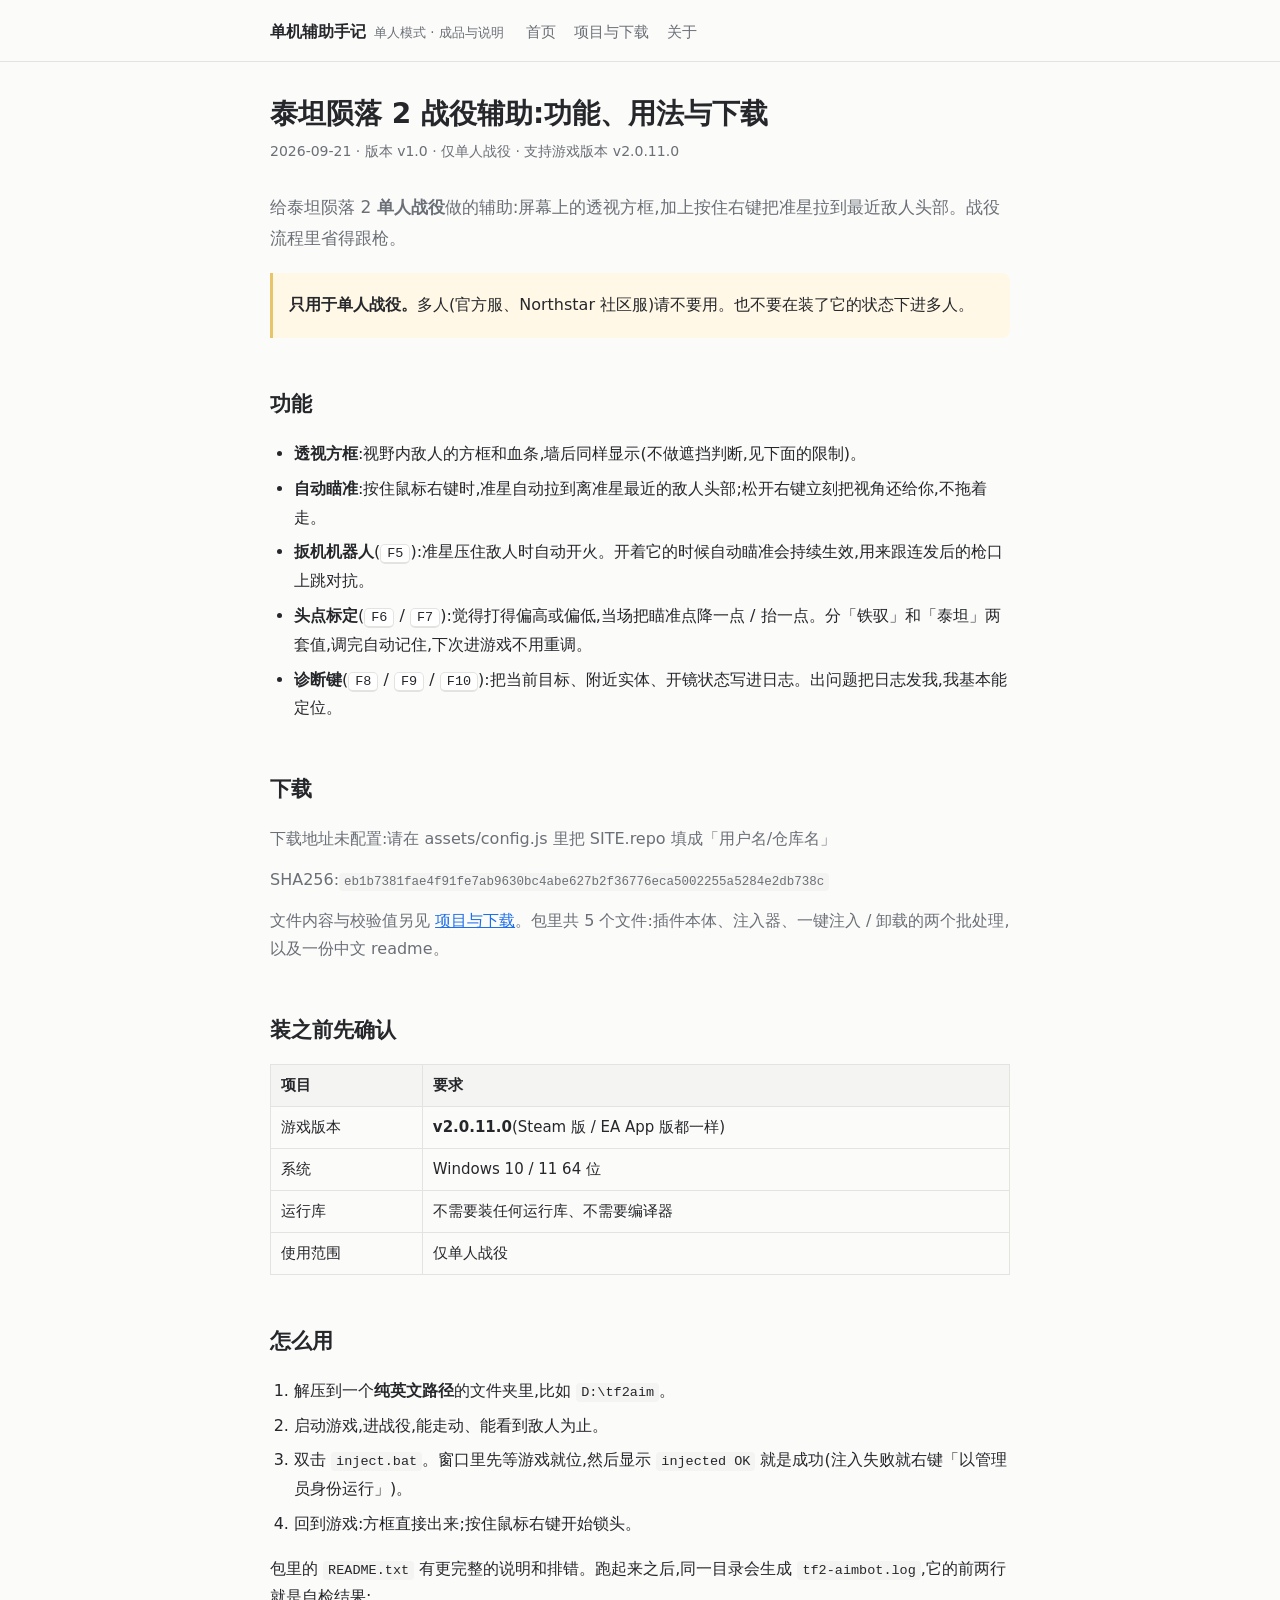
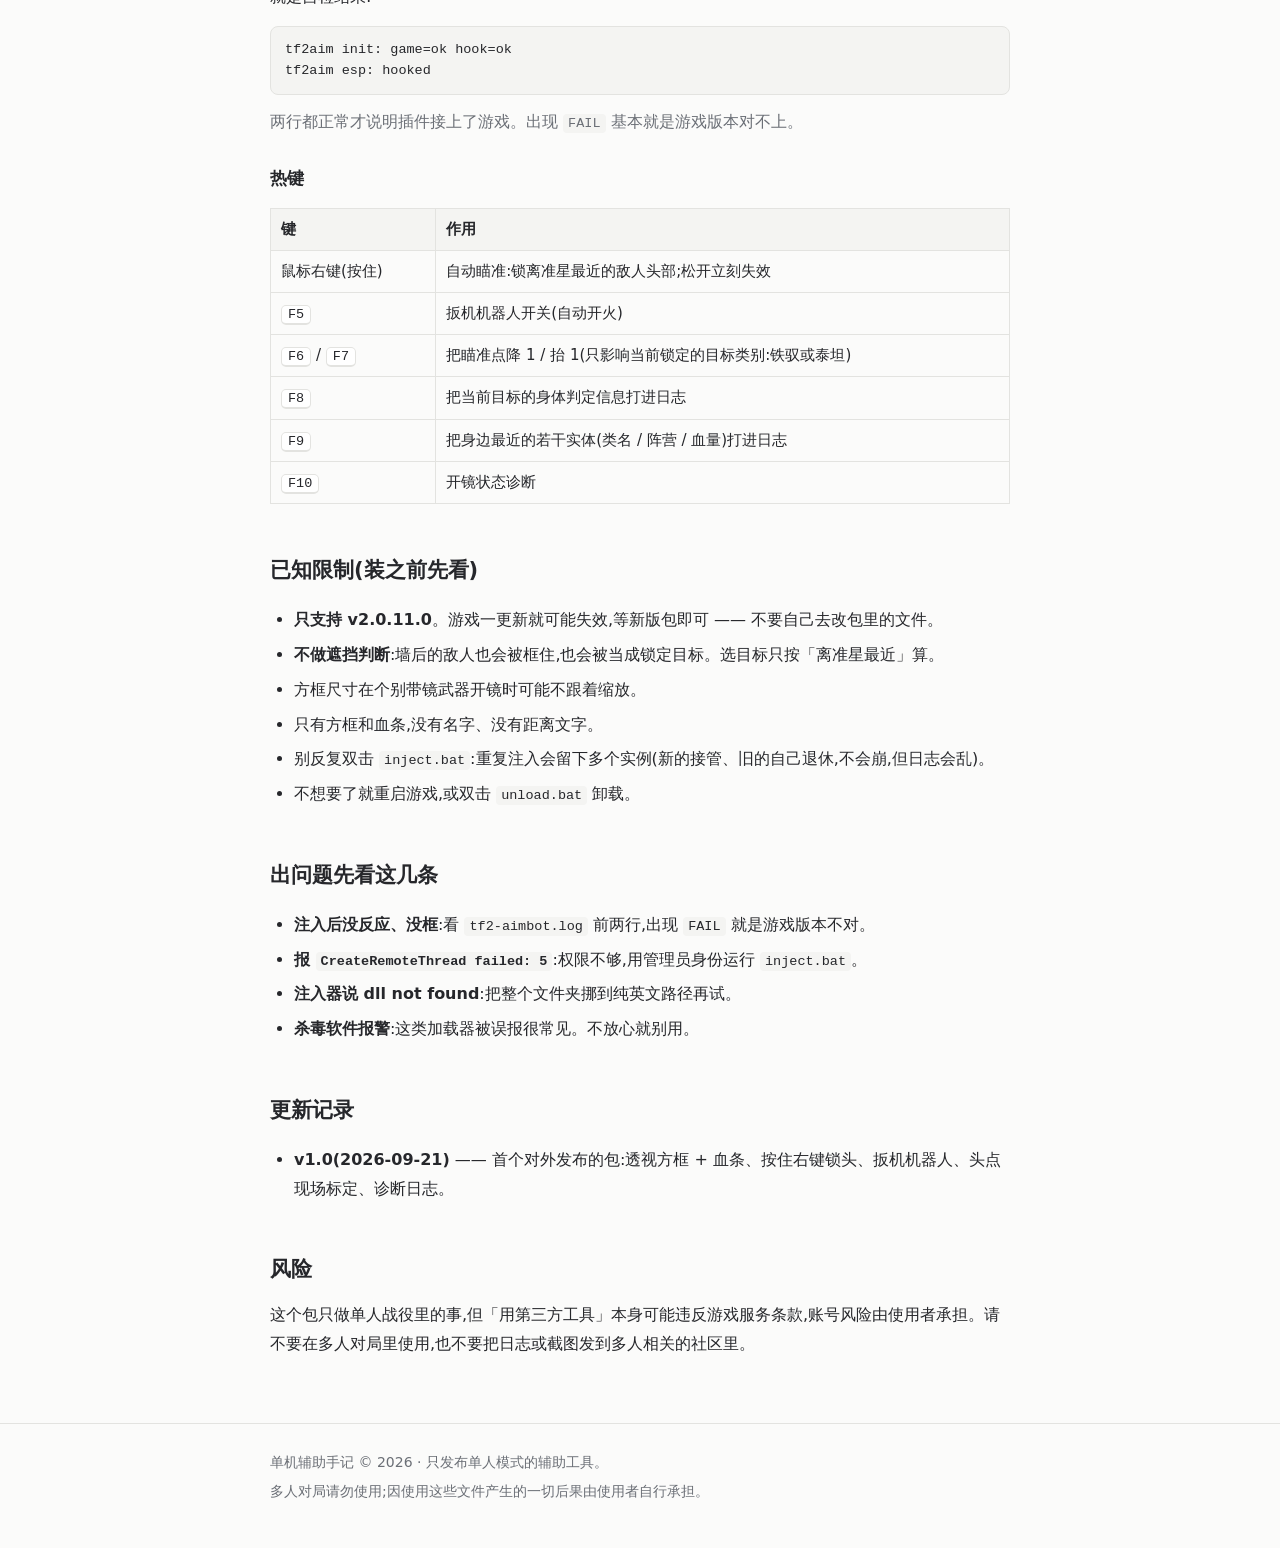
==== posts/tf2-aimbot.html @ 363be72b "Site: GitHub Pages for the pages, Releases for the binaries Page tree, render module and release reg" ====
<!doctype html>
<html lang="zh-CN">
<head>
<meta charset="utf-8">
<meta name="viewport" content="width=device-width, initial-scale=1">
<title>泰坦陨落 2 战役辅助:功能、用法与下载 · 单机辅助手记</title>
<meta name="description" content="泰坦陨落 2 单人战役辅助:透视方框、按住右键自动锁头、扳机机器人、头点现场标定。含热键表、已知限制与下载。">
<link rel="stylesheet" href="../assets/style.css">
</head>
<body>

<header class="site">
  <div class="wrap">
    <a class="brand" href="../index.html">单机辅助手记<small>单人模式 · 成品与说明</small></a>
    <nav>
      <a href="../index.html">首页</a>
      <a href="../projects.html">项目与下载</a>
      <a href="../about.html">关于</a>
    </nav>
  </div>
</header>

<main class="wrap">

  <h1>泰坦陨落 2 战役辅助:功能、用法与下载</h1>
  <p class="meta">2026-09-21 · 版本 v1.0 · 仅单人战役 · 支持游戏版本 v2.0.11.0</p>

  <p class="lede">给泰坦陨落 2 <strong>单人战役</strong>做的辅助:屏幕上的透视方框,加上按住右键把准星拉到最近敌人头部。战役流程里省得跟枪。</p>

  <div class="warn">
    <p><strong>只用于单人战役。</strong>多人(官方服、Northstar 社区服)请不要用。也不要在装了它的状态下进多人。</p>
  </div>

  <h2>功能</h2>
  <ul>
    <li><strong>透视方框</strong>:视野内敌人的方框和血条,墙后同样显示(不做遮挡判断,见下面的限制)。</li>
    <li><strong>自动瞄准</strong>:按住鼠标右键时,准星自动拉到离准星最近的敌人头部;松开右键立刻把视角还给你,不拖着走。</li>
    <li><strong>扳机机器人</strong>(<kbd>F5</kbd>):准星压住敌人时自动开火。开着它的时候自动瞄准会持续生效,用来跟连发后的枪口上跳对抗。</li>
    <li><strong>头点标定</strong>(<kbd>F6</kbd> / <kbd>F7</kbd>):觉得打得偏高或偏低,当场把瞄准点降一点 / 抬一点。分「铁驭」和「泰坦」两套值,调完自动记住,下次进游戏不用重调。</li>
    <li><strong>诊断键</strong>(<kbd>F8</kbd> / <kbd>F9</kbd> / <kbd>F10</kbd>):把当前目标、附近实体、开镜状态写进日志。出问题把日志发我,我基本能定位。</li>
  </ul>

  <h2 id="download">下载</h2>
  <div class="actions" data-download-button="tf2-aimbot" data-label="下载 tf2-aimbot-v1.0.zip"></div>
  <p class="muted">SHA256:<span data-download-hash="tf2-aimbot"></span></p>
  <p class="muted">文件内容与校验值另见 <a href="../projects.html">项目与下载</a>。包里共 5 个文件:插件本体、注入器、一键注入 / 卸载的两个批处理,以及一份中文 readme。</p>

  <h2 id="requirement">装之前先确认</h2>
  <table>
    <tr><th>项目</th><th>要求</th></tr>
    <tr><td>游戏版本</td><td><strong>v2.0.11.0</strong>(Steam 版 / EA App 版都一样)</td></tr>
    <tr><td>系统</td><td>Windows 10 / 11 64 位</td></tr>
    <tr><td>运行库</td><td>不需要装任何运行库、不需要编译器</td></tr>
    <tr><td>使用范围</td><td>仅单人战役</td></tr>
  </table>

  <h2 id="usage">怎么用</h2>
  <ol>
    <li>解压到一个<strong>纯英文路径</strong>的文件夹里,比如 <code>D:\tf2aim</code>。</li>
    <li>启动游戏,进战役,能走动、能看到敌人为止。</li>
    <li>双击 <code>inject.bat</code>。窗口里先等游戏就位,然后显示 <code>injected OK</code> 就是成功(注入失败就右键「以管理员身份运行」)。</li>
    <li>回到游戏:方框直接出来;按住鼠标右键开始锁头。</li>
  </ol>
  <p>包里的 <code>README.txt</code> 有更完整的说明和排错。跑起来之后,同一目录会生成 <code>tf2-aimbot.log</code>,它的前两行就是自检结果:</p>
  <pre><code>tf2aim init: game=ok hook=ok
tf2aim esp: hooked</code></pre>
  <p class="muted">两行都正常才说明插件接上了游戏。出现 <code>FAIL</code> 基本就是游戏版本对不上。</p>

  <h3>热键</h3>
  <table>
    <tr><th>键</th><th>作用</th></tr>
    <tr><td>鼠标右键(按住)</td><td>自动瞄准:锁离准星最近的敌人头部;松开立刻失效</td></tr>
    <tr><td><kbd>F5</kbd></td><td>扳机机器人开关(自动开火)</td></tr>
    <tr><td><kbd>F6</kbd> / <kbd>F7</kbd></td><td>把瞄准点降 1 / 抬 1(只影响当前锁定的目标类别:铁驭或泰坦)</td></tr>
    <tr><td><kbd>F8</kbd></td><td>把当前目标的身体判定信息打进日志</td></tr>
    <tr><td><kbd>F9</kbd></td><td>把身边最近的若干实体(类名 / 阵营 / 血量)打进日志</td></tr>
    <tr><td><kbd>F10</kbd></td><td>开镜状态诊断</td></tr>
  </table>

  <h2>已知限制(装之前先看)</h2>
  <ul>
    <li><strong>只支持 v2.0.11.0</strong>。游戏一更新就可能失效,等新版包即可 —— 不要自己去改包里的文件。</li>
    <li><strong>不做遮挡判断</strong>:墙后的敌人也会被框住,也会被当成锁定目标。选目标只按「离准星最近」算。</li>
    <li>方框尺寸在个别带镜武器开镜时可能不跟着缩放。</li>
    <li>只有方框和血条,没有名字、没有距离文字。</li>
    <li>别反复双击 <code>inject.bat</code>:重复注入会留下多个实例(新的接管、旧的自己退休,不会崩,但日志会乱)。</li>
    <li>不想要了就重启游戏,或双击 <code>unload.bat</code> 卸载。</li>
  </ul>

  <h2>出问题先看这几条</h2>
  <ul>
    <li><strong>注入后没反应、没框</strong>:看 <code>tf2-aimbot.log</code> 前两行,出现 <code>FAIL</code> 就是游戏版本不对。</li>
    <li><strong>报 <code>CreateRemoteThread failed: 5</code></strong>:权限不够,用管理员身份运行 <code>inject.bat</code>。</li>
    <li><strong>注入器说 dll not found</strong>:把整个文件夹挪到纯英文路径再试。</li>
    <li><strong>杀毒软件报警</strong>:这类加载器被误报很常见。不放心就别用。</li>
  </ul>

  <h2>更新记录</h2>
  <ul>
    <li><strong>v1.0(2026-09-21)</strong> —— 首个对外发布的包:透视方框 + 血条、按住右键锁头、扳机机器人、头点现场标定、诊断日志。</li>
  </ul>

  <h2>风险</h2>
  <p>这个包只做单人战役里的事,但「用第三方工具」本身可能违反游戏服务条款,账号风险由使用者承担。请不要在多人对局里使用,也不要把日志或截图发到多人相关的社区里。</p>

</main>

<footer class="site">
  <div class="wrap">
    <p><span data-site-title>本站</span> © <span data-year>2026</span> · 只发布单人模式的辅助工具。</p>
    <p>多人对局请勿使用;因使用这些文件产生的一切后果由使用者自行承担。</p>
    <p data-repo-link>反馈:</p>
  </div>
</footer>

<script src="../assets/downloads.js"></script>
<script src="../assets/config.js"></script>
<script src="../assets/site.js"></script>
</body>
</html>
---- assets/style.css ----
:root {
  --bg: #fbfbfa;
  --fg: #26272b;
  --muted: #6b6f76;
  --line: #e3e3e0;
  --card: #ffffff;
  --accent: #1f6feb;
  --accent-fg: #ffffff;
  --warn-bg: #fff8e6;
  --warn-line: #e8c56a;
  --note-bg: #f2f6fb;
  --note-line: #b9cfe8;
  --code-bg: #f4f4f2;
}

@media (prefers-color-scheme: dark) {
  :root {
    --bg: #16181c;
    --fg: #dfe1e5;
    --muted: #9aa0a8;
    --line: #2c3036;
    --card: #1d2025;
    --accent: #6ea8fe;
    --accent-fg: #10131a;
    --warn-bg: #2b2417;
    --warn-line: #7a6b3a;
    --note-bg: #1a2029;
    --note-line: #35506e;
    --code-bg: #23262c;
  }
}

* { box-sizing: border-box; }

html { -webkit-text-size-adjust: 100%; }

body {
  margin: 0;
  background: var(--bg);
  color: var(--fg);
  font-family: system-ui, -apple-system, "Segoe UI", "Microsoft YaHei",
               "PingFang SC", "Hiragino Sans GB", sans-serif;
  font-size: 16px;
  line-height: 1.8;
}

.wrap { max-width: 780px; margin: 0 auto; padding: 0 20px; }

/* ---- header / footer ---- */

header.site {
  border-bottom: 1px solid var(--line);
  padding: 18px 0 14px;
  margin-bottom: 32px;
}

header.site .wrap { display: flex; flex-wrap: wrap; align-items: baseline; gap: 8px 22px; }
header.site .brand { font-weight: 700; text-decoration: none; color: var(--fg); }
header.site .brand small { color: var(--muted); font-weight: 400; margin-left: 8px; }
header.site nav { display: flex; gap: 18px; font-size: 15px; }
header.site nav a { color: var(--muted); text-decoration: none; }
header.site nav a:hover { color: var(--accent); }

footer.site {
  border-top: 1px solid var(--line);
  margin-top: 64px;
  padding: 22px 0 40px;
  color: var(--muted);
  font-size: 14px;
}
footer.site p { margin: 4px 0; }
footer.site a { color: var(--muted); }

/* ---- text ---- */

h1 { font-size: 28px; line-height: 1.4; margin: 0 0 6px; }
h2 { font-size: 21px; margin: 40px 0 10px; padding-top: 8px; }
h3 { font-size: 17px; margin: 26px 0 8px; }
p { margin: 12px 0; }
ul, ol { padding-left: 24px; }
li { margin: 6px 0; }

a { color: var(--accent); }

.lede { font-size: 17px; color: var(--muted); margin: 0 0 8px; }
.meta { color: var(--muted); font-size: 14px; margin: 0 0 28px; }
.muted { color: var(--muted); }

code, kbd, pre {
  font-family: ui-monospace, SFMono-Regular, Consolas, "Liberation Mono", monospace;
  font-size: 13.5px;
}

code { background: var(--code-bg); padding: 2px 5px; border-radius: 4px; }

pre {
  background: var(--code-bg);
  border: 1px solid var(--line);
  border-radius: 8px;
  padding: 12px 14px;
  overflow-x: auto;
  line-height: 1.6;
}
pre code { background: none; padding: 0; }

kbd {
  border: 1px solid var(--line);
  border-bottom-width: 2px;
  border-radius: 5px;
  padding: 1px 6px;
  background: var(--card);
  white-space: nowrap;
}

table { border-collapse: collapse; width: 100%; margin: 14px 0; font-size: 15px; }
th, td { border: 1px solid var(--line); padding: 7px 10px; text-align: left; vertical-align: top; }
th { background: var(--code-bg); font-weight: 600; }

/* ---- callouts ---- */

.note, .warn {
  border-left: 3px solid var(--note-line);
  background: var(--note-bg);
  border-radius: 0 8px 8px 0;
  padding: 12px 16px;
  margin: 20px 0;
}
.warn { border-left-color: var(--warn-line); background: var(--warn-bg); }
.note p, .warn p { margin: 6px 0; }
.note strong, .warn strong { font-weight: 700; }

/* ---- post list ---- */

ul.posts { list-style: none; padding: 0; margin: 18px 0; }
ul.posts li { border-top: 1px solid var(--line); padding: 14px 0; margin: 0; }
ul.posts li:last-child { border-bottom: 1px solid var(--line); }
ul.posts a.title { font-size: 17px; font-weight: 600; text-decoration: none; }
ul.posts .date { color: var(--muted); font-size: 13.5px; margin-left: 10px; }
ul.posts p { margin: 4px 0 0; color: var(--muted); font-size: 15px; }

/* ---- download cards ---- */

.dl-card {
  border: 1px solid var(--line);
  background: var(--card);
  border-radius: 10px;
  padding: 18px 20px;
  margin: 18px 0;
}
.dl-card h3 { margin: 0 0 2px; font-size: 18px; }
.dl-card .sub { color: var(--muted); font-size: 14px; margin: 0 0 10px; }
.dl-card .summary { margin: 10px 0; }
.dl-card ul.notes { margin: 10px 0; padding-left: 22px; font-size: 14.5px; color: var(--muted); }
.dl-card ul.notes li { margin: 3px 0; }
.dl-card .tags { display: flex; flex-wrap: wrap; gap: 6px; margin: 12px 0 0; }
.dl-card .tag {
  border: 1px solid var(--line);
  border-radius: 999px;
  padding: 1px 10px;
  font-size: 12.5px;
  color: var(--muted);
}

dl.kv { display: grid; grid-template-columns: max-content 1fr; gap: 4px 16px; margin: 12px 0; font-size: 14.5px; }
dl.kv dt { color: var(--muted); }
dl.kv dd { margin: 0; word-break: break-all; }

.actions { display: flex; flex-wrap: wrap; align-items: center; gap: 12px; margin: 16px 0 4px; }

a.btn {
  display: inline-block;
  background: var(--accent);
  color: var(--accent-fg);
  text-decoration: none;
  font-weight: 600;
  font-size: 15px;
  padding: 8px 18px;
  border-radius: 8px;
}
a.btn:hover { filter: brightness(1.08); }
a.btn.ghost { background: none; color: var(--accent); border: 1px solid var(--line); font-weight: 500; }

button.copy {
  font: inherit;
  font-size: 13.5px;
  color: var(--muted);
  background: none;
  border: 1px solid var(--line);
  border-radius: 6px;
  padding: 3px 10px;
  cursor: pointer;
}
button.copy:hover { color: var(--accent); border-color: var(--accent); }

.hash { font-family: ui-monospace, Consolas, monospace; font-size: 12.5px; word-break: break-all; }
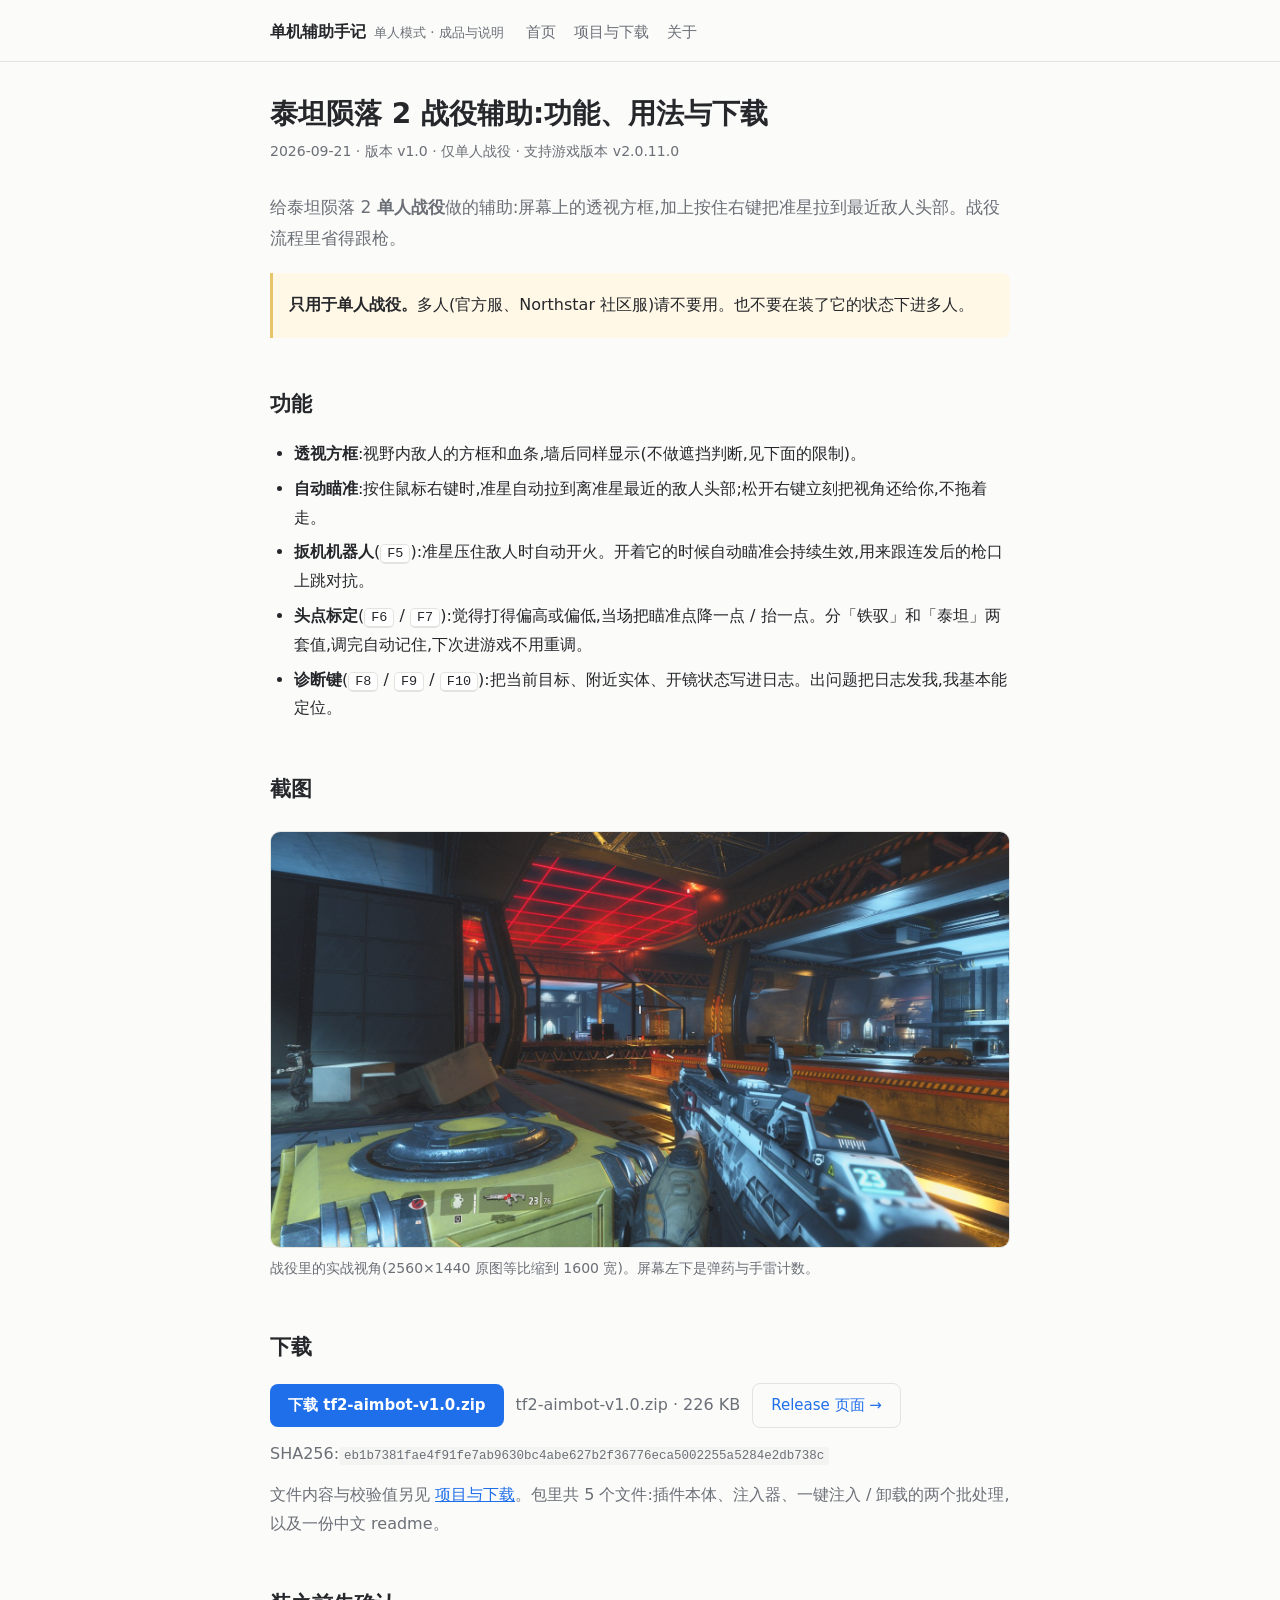
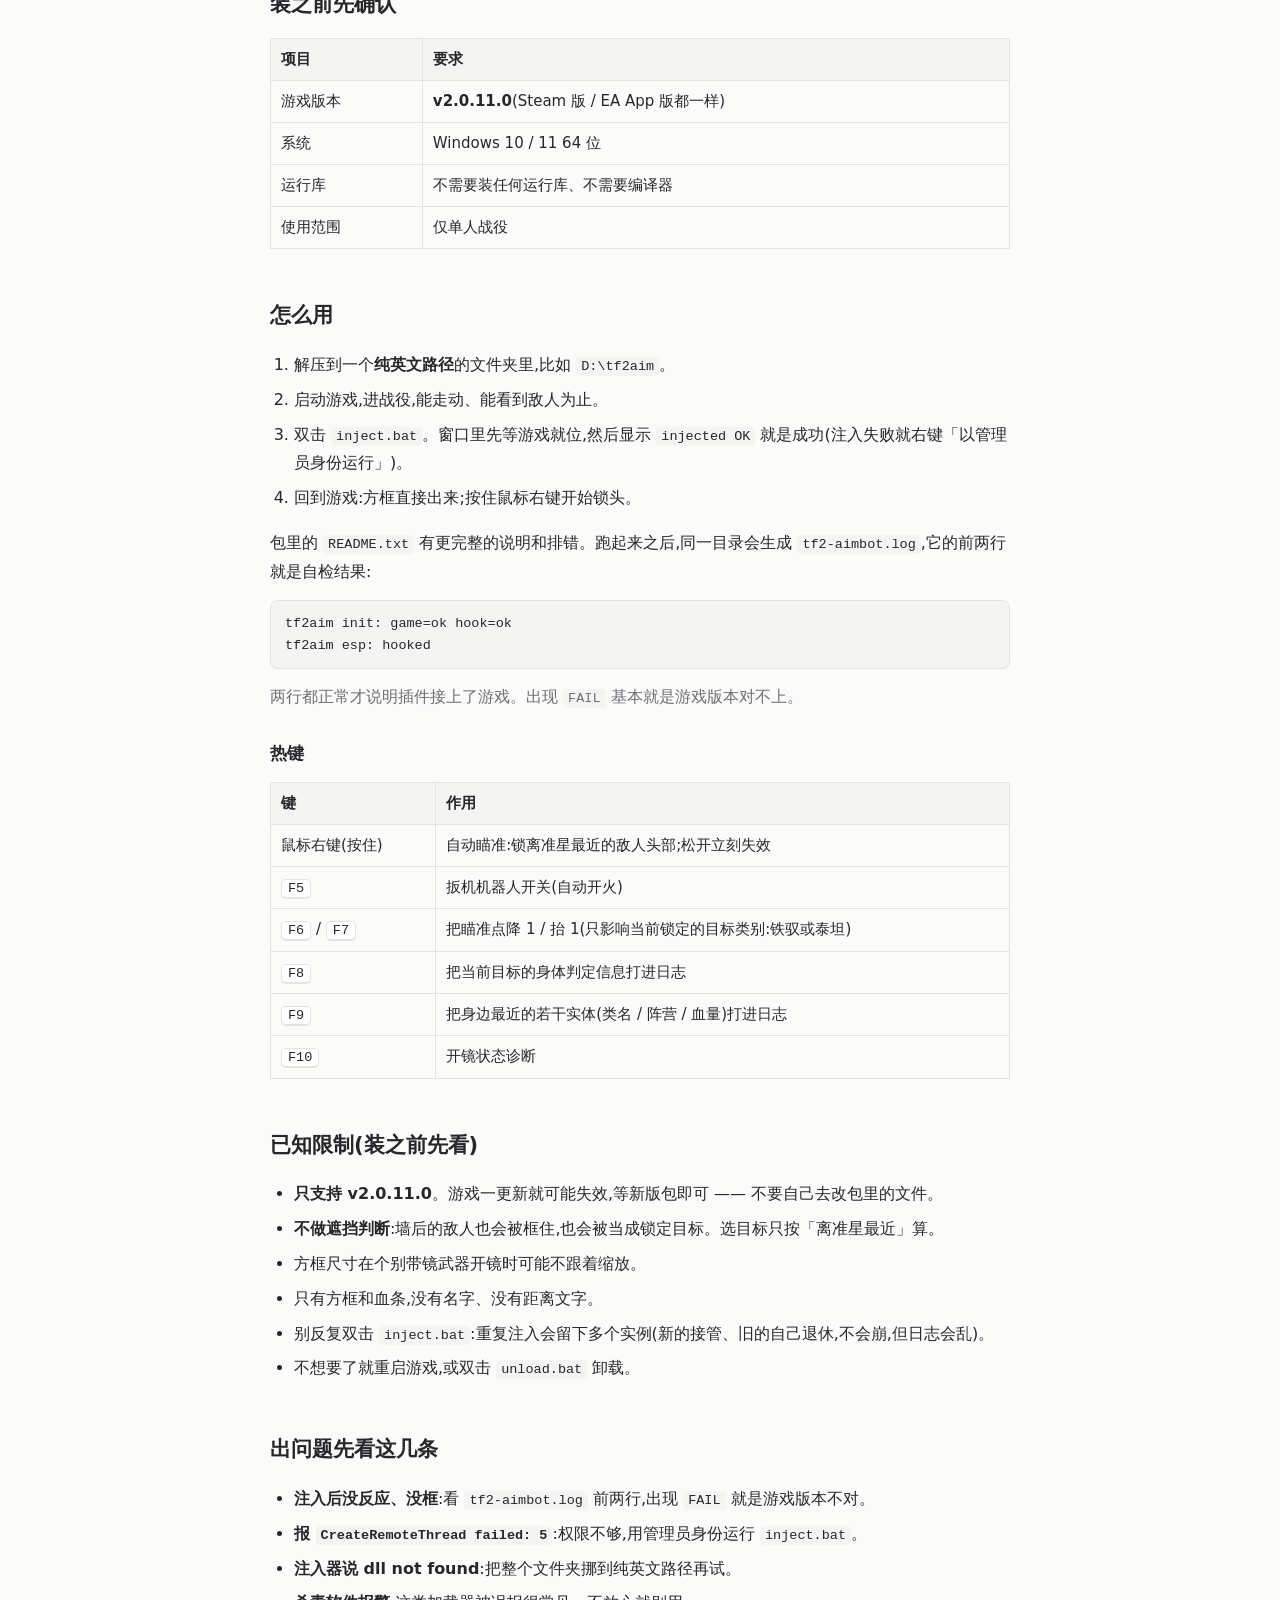
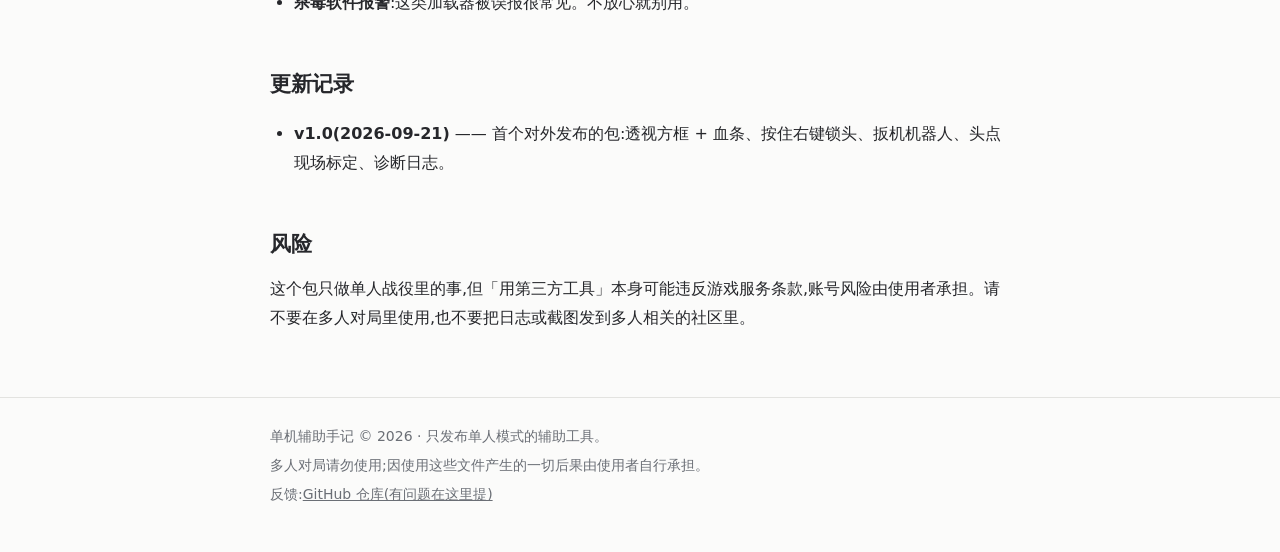
==== commit 3c7286d9: "tf2 post: add a campaign screenshot; add the .jxr import script import_shot.ps1 decodes through Wind" ====
--- a/posts/tf2-aimbot.html
+++ b/posts/tf2-aimbot.html
@@ -39,6 +39,13 @@
     <li><strong>头点标定</strong>(<kbd>F6</kbd> / <kbd>F7</kbd>):觉得打得偏高或偏低,当场把瞄准点降一点 / 抬一点。分「铁驭」和「泰坦」两套值,调完自动记住,下次进游戏不用重调。</li>
     <li><strong>诊断键</strong>(<kbd>F8</kbd> / <kbd>F9</kbd> / <kbd>F10</kbd>):把当前目标、附近实体、开镜状态写进日志。出问题把日志发我,我基本能定位。</li>
   </ul>
+
+  <h2>截图</h2>
+  <figure class="shot">
+    <img src="../assets/shots/tf2-aimbot-01.jpg" width="1600" height="900" loading="lazy"
+         alt="泰坦陨落 2 战役里的一局第一人称画面:手持步枪,屏幕下方是弹药与手雷计数">
+    <figcaption>战役里的实战视角(2560×1440 原图等比缩到 1600 宽)。屏幕左下是弹药与手雷计数。</figcaption>
+  </figure>
 
   <h2 id="download">下载</h2>
   <div class="actions" data-download-button="tf2-aimbot" data-label="下载 tf2-aimbot-v1.0.zip"></div>
--- a/assets/style.css
+++ b/assets/style.css
@@ -193,3 +193,25 @@
 button.copy:hover { color: var(--accent); border-color: var(--accent); }
 
 .hash { font-family: ui-monospace, Consolas, monospace; font-size: 12.5px; word-break: break-all; }
+
+/* ---- screenshots ---- */
+
+figure.shot { margin: 22px 0; }
+
+figure.shot img {
+  display: block;
+  width: 100%;
+  height: auto;
+  border: 1px solid var(--line);
+  border-radius: 10px;
+  background: var(--code-bg);
+}
+
+figure.shot figcaption {
+  color: var(--muted);
+  font-size: 14px;
+  margin-top: 8px;
+}
+
+figure.shot + figure.shot { margin-top: 28px; }
+
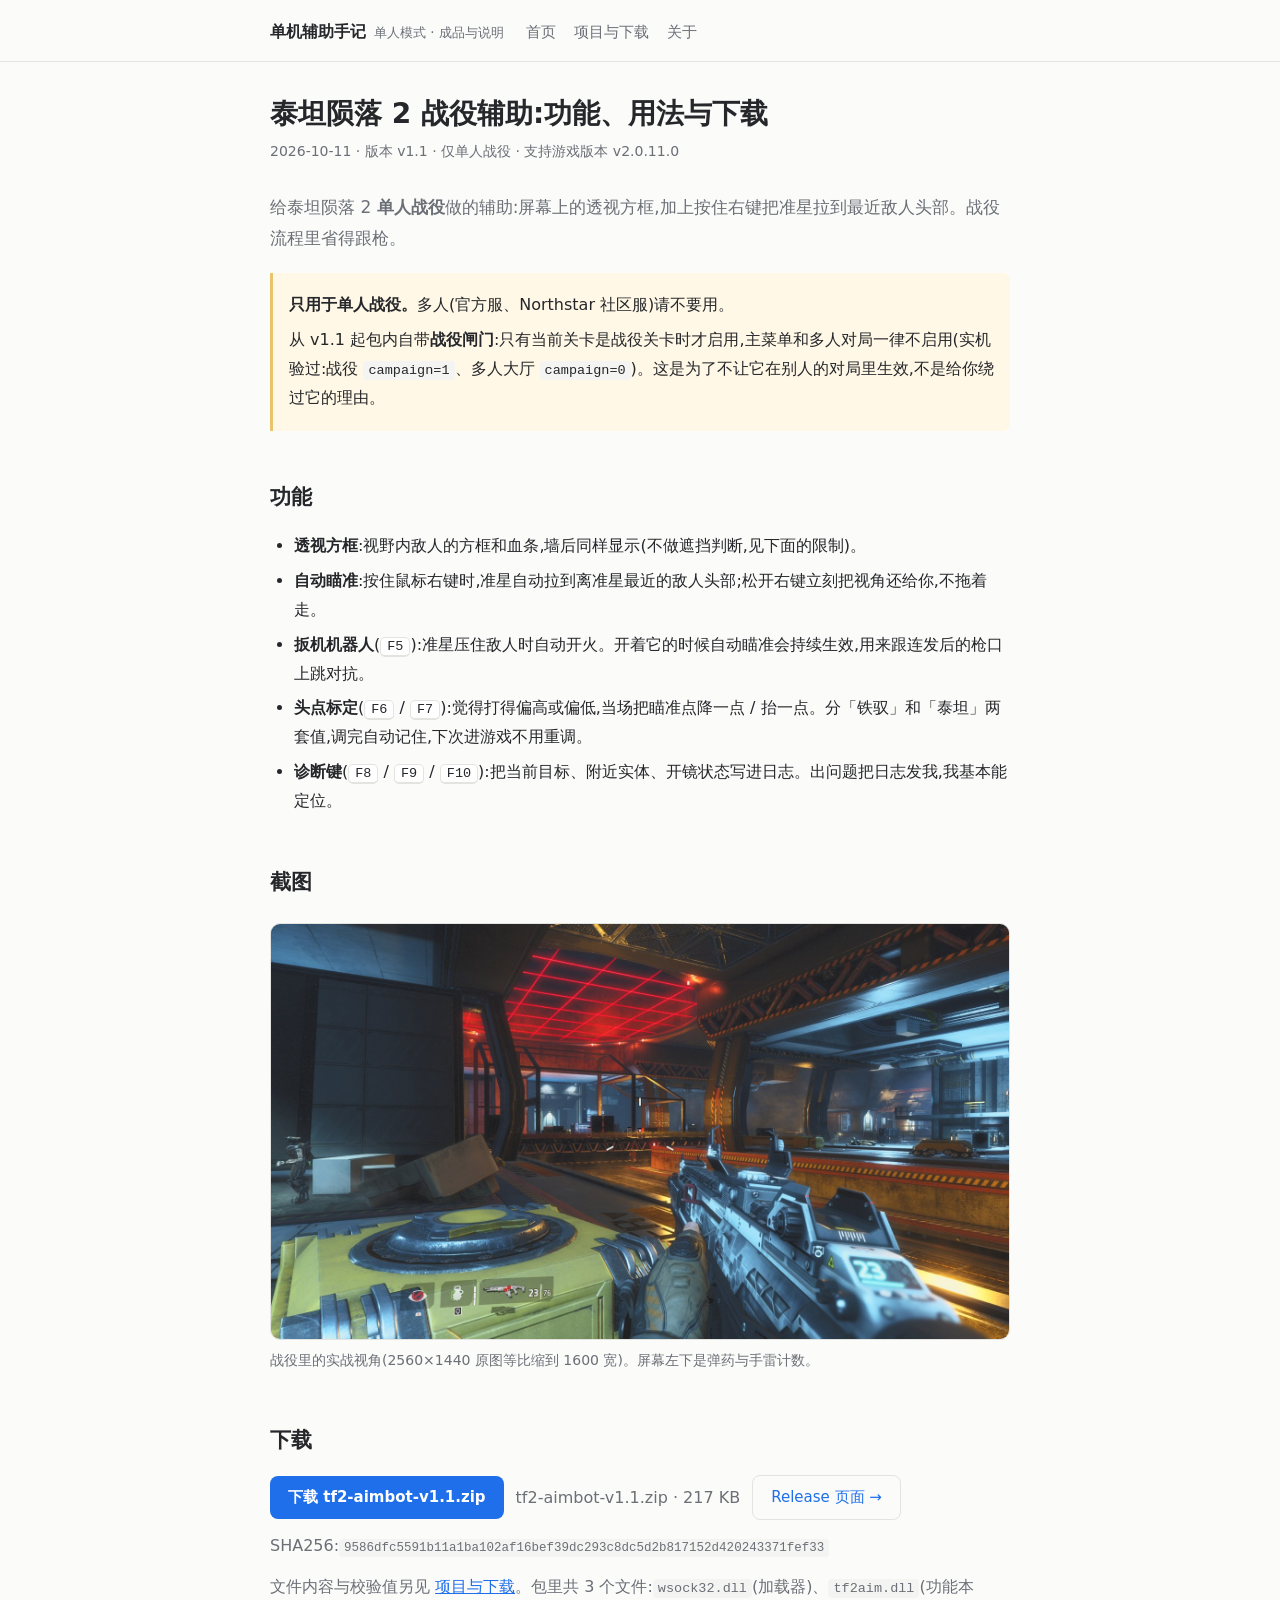
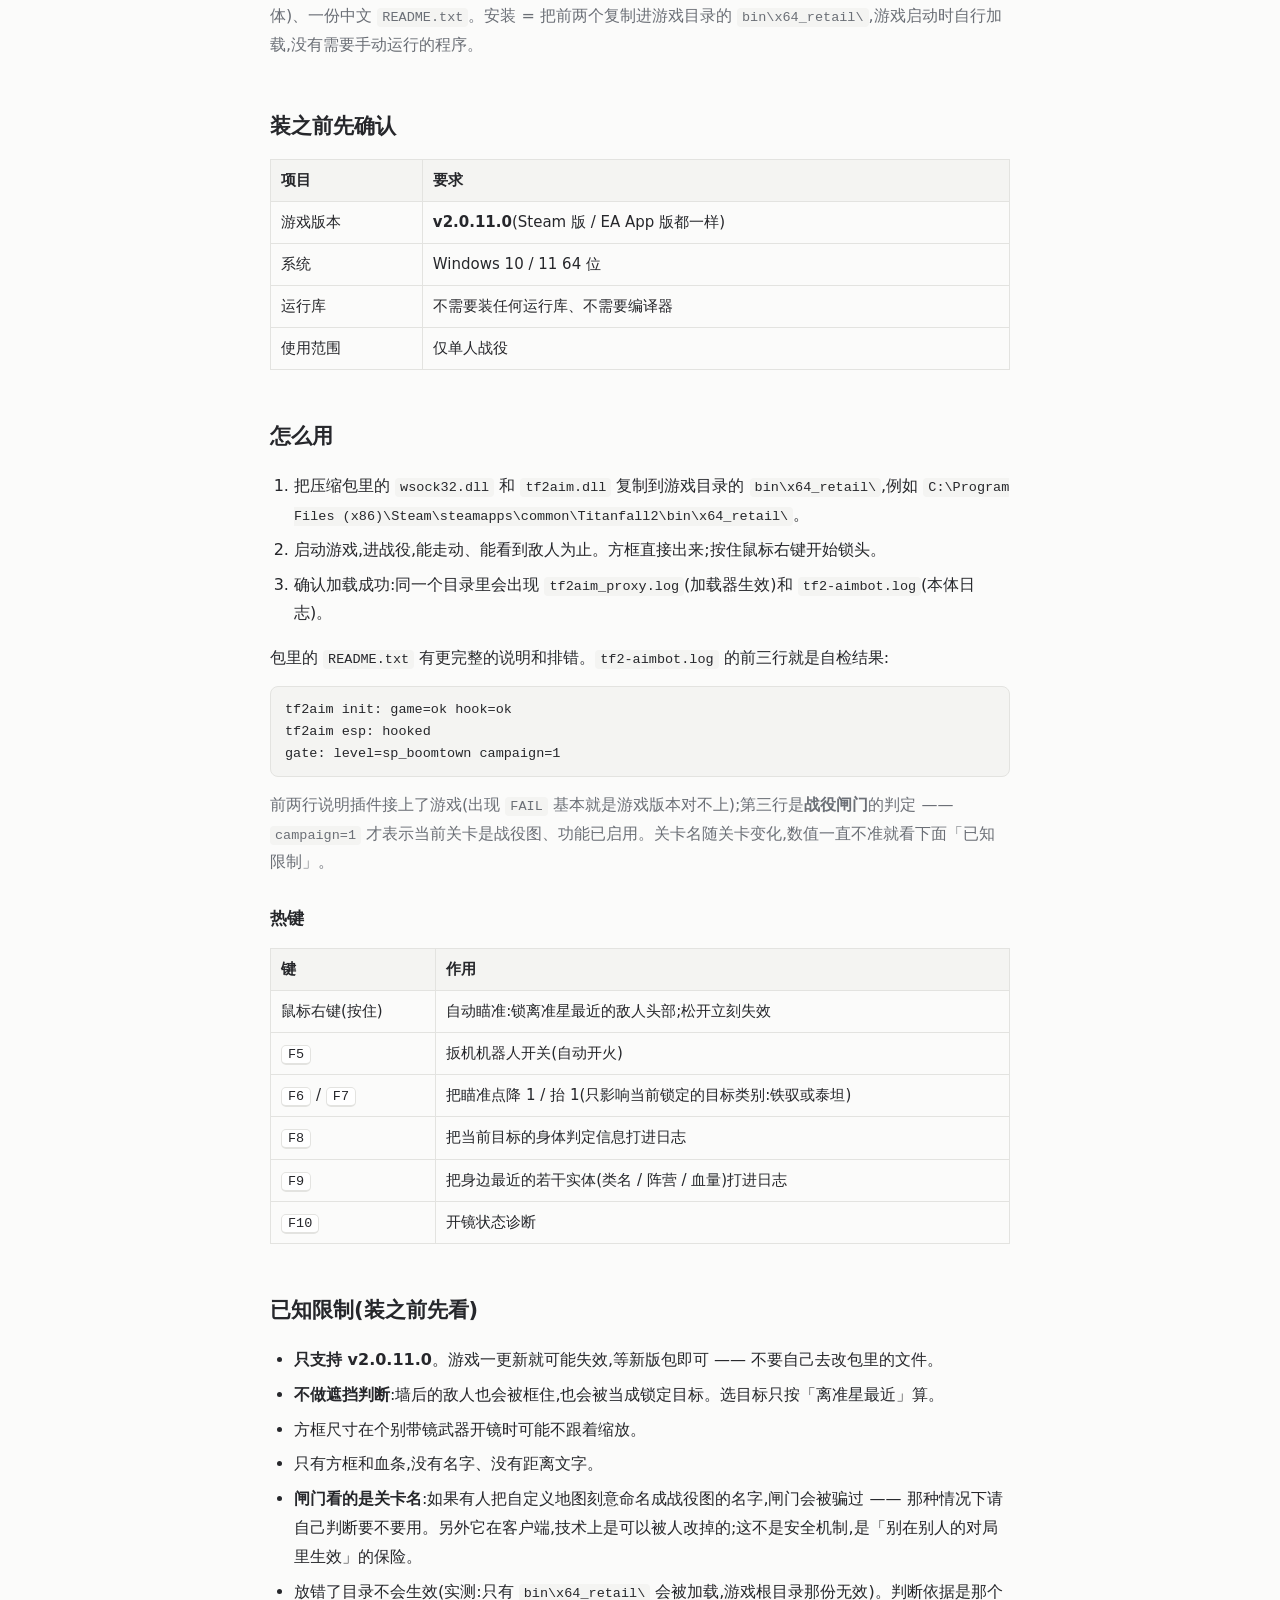
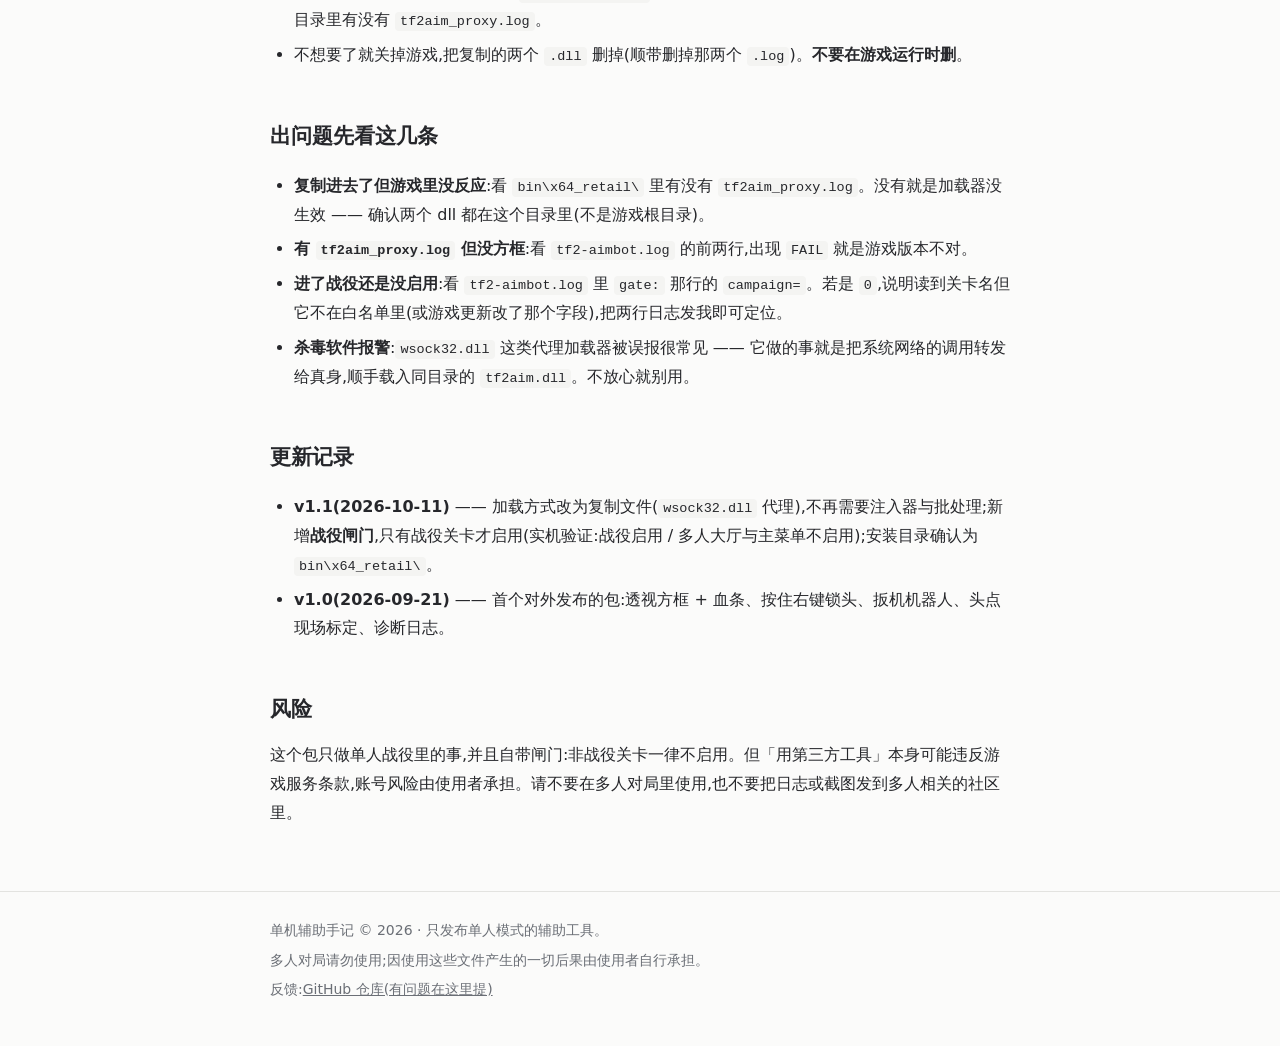
==== commit 4d63e16c: "tf2-aimbot v1.1: 代理文件加载 + 战役闸门;页面同步改写" ====
--- a/posts/tf2-aimbot.html
+++ b/posts/tf2-aimbot.html
@@ -23,12 +23,13 @@
 <main class="wrap">
 
   <h1>泰坦陨落 2 战役辅助:功能、用法与下载</h1>
-  <p class="meta">2026-09-21 · 版本 v1.0 · 仅单人战役 · 支持游戏版本 v2.0.11.0</p>
+  <p class="meta">2026-10-11 · 版本 v1.1 · 仅单人战役 · 支持游戏版本 v2.0.11.0</p>
 
   <p class="lede">给泰坦陨落 2 <strong>单人战役</strong>做的辅助:屏幕上的透视方框,加上按住右键把准星拉到最近敌人头部。战役流程里省得跟枪。</p>
 
   <div class="warn">
-    <p><strong>只用于单人战役。</strong>多人(官方服、Northstar 社区服)请不要用。也不要在装了它的状态下进多人。</p>
+    <p><strong>只用于单人战役。</strong>多人(官方服、Northstar 社区服)请不要用。</p>
+    <p>从 v1.1 起包内自带<strong>战役闸门</strong>:只有当前关卡是战役关卡时才启用,主菜单和多人对局一律不启用(实机验过:战役 <code>campaign=1</code>、多人大厅 <code>campaign=0</code>)。这是为了不让它在别人的对局里生效,不是给你绕过它的理由。</p>
   </div>
 
   <h2>功能</h2>
@@ -48,9 +49,9 @@
   </figure>
 
   <h2 id="download">下载</h2>
-  <div class="actions" data-download-button="tf2-aimbot" data-label="下载 tf2-aimbot-v1.0.zip"></div>
+  <div class="actions" data-download-button="tf2-aimbot" data-label="下载 tf2-aimbot-v1.1.zip"></div>
   <p class="muted">SHA256:<span data-download-hash="tf2-aimbot"></span></p>
-  <p class="muted">文件内容与校验值另见 <a href="../projects.html">项目与下载</a>。包里共 5 个文件:插件本体、注入器、一键注入 / 卸载的两个批处理,以及一份中文 readme。</p>
+  <p class="muted">文件内容与校验值另见 <a href="../projects.html">项目与下载</a>。包里共 3 个文件:<code>wsock32.dll</code>(加载器)、<code>tf2aim.dll</code>(功能本体)、一份中文 <code>README.txt</code>。安装 = 把前两个复制进游戏目录的 <code>bin\x64_retail\</code>,游戏启动时自行加载,没有需要手动运行的程序。</p>
 
   <h2 id="requirement">装之前先确认</h2>
   <table>
@@ -63,15 +64,16 @@
 
   <h2 id="usage">怎么用</h2>
   <ol>
-    <li>解压到一个<strong>纯英文路径</strong>的文件夹里,比如 <code>D:\tf2aim</code>。</li>
-    <li>启动游戏,进战役,能走动、能看到敌人为止。</li>
-    <li>双击 <code>inject.bat</code>。窗口里先等游戏就位,然后显示 <code>injected OK</code> 就是成功(注入失败就右键「以管理员身份运行」)。</li>
-    <li>回到游戏:方框直接出来;按住鼠标右键开始锁头。</li>
+    <li>把压缩包里的 <code>wsock32.dll</code> 和 <code>tf2aim.dll</code> 复制到游戏目录的 <code>bin\x64_retail\</code>,例如
+      <code>C:\Program Files (x86)\Steam\steamapps\common\Titanfall2\bin\x64_retail\</code>。</li>
+    <li>启动游戏,进战役,能走动、能看到敌人为止。方框直接出来;按住鼠标右键开始锁头。</li>
+    <li>确认加载成功:同一个目录里会出现 <code>tf2aim_proxy.log</code>(加载器生效)和 <code>tf2-aimbot.log</code>(本体日志)。</li>
   </ol>
-  <p>包里的 <code>README.txt</code> 有更完整的说明和排错。跑起来之后,同一目录会生成 <code>tf2-aimbot.log</code>,它的前两行就是自检结果:</p>
+  <p>包里的 <code>README.txt</code> 有更完整的说明和排错。<code>tf2-aimbot.log</code> 的前三行就是自检结果:</p>
   <pre><code>tf2aim init: game=ok hook=ok
-tf2aim esp: hooked</code></pre>
-  <p class="muted">两行都正常才说明插件接上了游戏。出现 <code>FAIL</code> 基本就是游戏版本对不上。</p>
+tf2aim esp: hooked
+gate: level=sp_boomtown campaign=1</code></pre>
+  <p class="muted">前两行说明插件接上了游戏(出现 <code>FAIL</code> 基本就是游戏版本对不上);第三行是<strong>战役闸门</strong>的判定 —— <code>campaign=1</code> 才表示当前关卡是战役图、功能已启用。关卡名随关卡变化,数值一直不准就看下面「已知限制」。</p>
 
   <h3>热键</h3>
   <table>
@@ -90,25 +92,27 @@
     <li><strong>不做遮挡判断</strong>:墙后的敌人也会被框住,也会被当成锁定目标。选目标只按「离准星最近」算。</li>
     <li>方框尺寸在个别带镜武器开镜时可能不跟着缩放。</li>
     <li>只有方框和血条,没有名字、没有距离文字。</li>
-    <li>别反复双击 <code>inject.bat</code>:重复注入会留下多个实例(新的接管、旧的自己退休,不会崩,但日志会乱)。</li>
-    <li>不想要了就重启游戏,或双击 <code>unload.bat</code> 卸载。</li>
+    <li><strong>闸门看的是关卡名</strong>:如果有人把自定义地图刻意命名成战役图的名字,闸门会被骗过 —— 那种情况下请自己判断要不要用。另外它在客户端,技术上是可以被人改掉的;这不是安全机制,是「别在别人的对局里生效」的保险。</li>
+    <li>放错了目录不会生效(实测:只有 <code>bin\x64_retail\</code> 会被加载,游戏根目录那份无效)。判断依据是那个目录里有没有 <code>tf2aim_proxy.log</code>。</li>
+    <li>不想要了就关掉游戏,把复制的两个 <code>.dll</code> 删掉(顺带删掉那两个 <code>.log</code>)。<strong>不要在游戏运行时删</strong>。</li>
   </ul>
 
   <h2>出问题先看这几条</h2>
   <ul>
-    <li><strong>注入后没反应、没框</strong>:看 <code>tf2-aimbot.log</code> 前两行,出现 <code>FAIL</code> 就是游戏版本不对。</li>
-    <li><strong>报 <code>CreateRemoteThread failed: 5</code></strong>:权限不够,用管理员身份运行 <code>inject.bat</code>。</li>
-    <li><strong>注入器说 dll not found</strong>:把整个文件夹挪到纯英文路径再试。</li>
-    <li><strong>杀毒软件报警</strong>:这类加载器被误报很常见。不放心就别用。</li>
+    <li><strong>复制进去了但游戏里没反应</strong>:看 <code>bin\x64_retail\</code> 里有没有 <code>tf2aim_proxy.log</code>。没有就是加载器没生效 —— 确认两个 dll 都在这个目录里(不是游戏根目录)。</li>
+    <li><strong>有 <code>tf2aim_proxy.log</code> 但没方框</strong>:看 <code>tf2-aimbot.log</code> 的前两行,出现 <code>FAIL</code> 就是游戏版本不对。</li>
+    <li><strong>进了战役还是没启用</strong>:看 <code>tf2-aimbot.log</code> 里 <code>gate:</code> 那行的 <code>campaign=</code>。若是 <code>0</code>,说明读到关卡名但它不在白名单里(或游戏更新改了那个字段),把两行日志发我即可定位。</li>
+    <li><strong>杀毒软件报警</strong>:<code>wsock32.dll</code> 这类代理加载器被误报很常见 —— 它做的事就是把系统网络的调用转发给真身,顺手载入同目录的 <code>tf2aim.dll</code>。不放心就别用。</li>
   </ul>
 
   <h2>更新记录</h2>
   <ul>
+    <li><strong>v1.1(2026-10-11)</strong> —— 加载方式改为复制文件(<code>wsock32.dll</code> 代理),不再需要注入器与批处理;新增<strong>战役闸门</strong>,只有战役关卡才启用(实机验证:战役启用 / 多人大厅与主菜单不启用);安装目录确认为 <code>bin\x64_retail\</code>。</li>
     <li><strong>v1.0(2026-09-21)</strong> —— 首个对外发布的包:透视方框 + 血条、按住右键锁头、扳机机器人、头点现场标定、诊断日志。</li>
   </ul>
 
   <h2>风险</h2>
-  <p>这个包只做单人战役里的事,但「用第三方工具」本身可能违反游戏服务条款,账号风险由使用者承担。请不要在多人对局里使用,也不要把日志或截图发到多人相关的社区里。</p>
+  <p>这个包只做单人战役里的事,并且自带闸门:非战役关卡一律不启用。但「用第三方工具」本身可能违反游戏服务条款,账号风险由使用者承担。请不要在多人对局里使用,也不要把日志或截图发到多人相关的社区里。</p>
 
 </main>
 
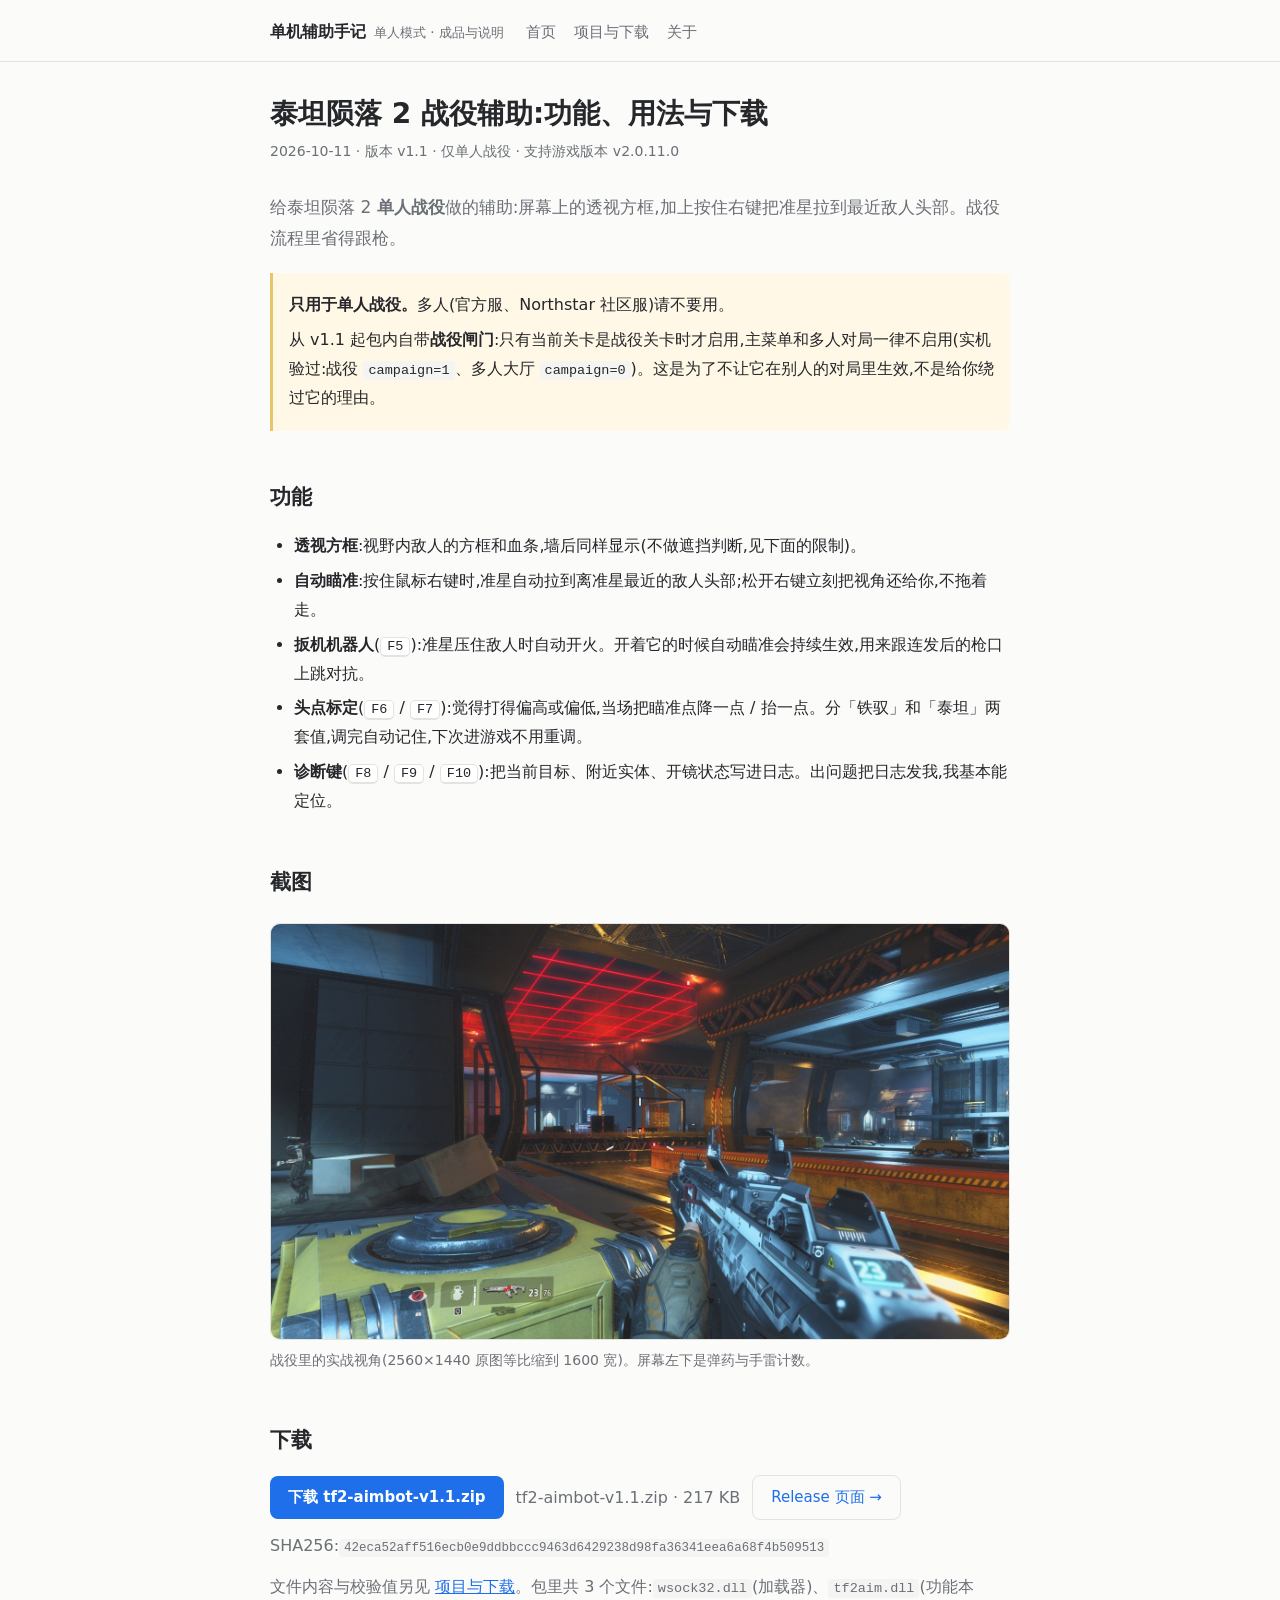
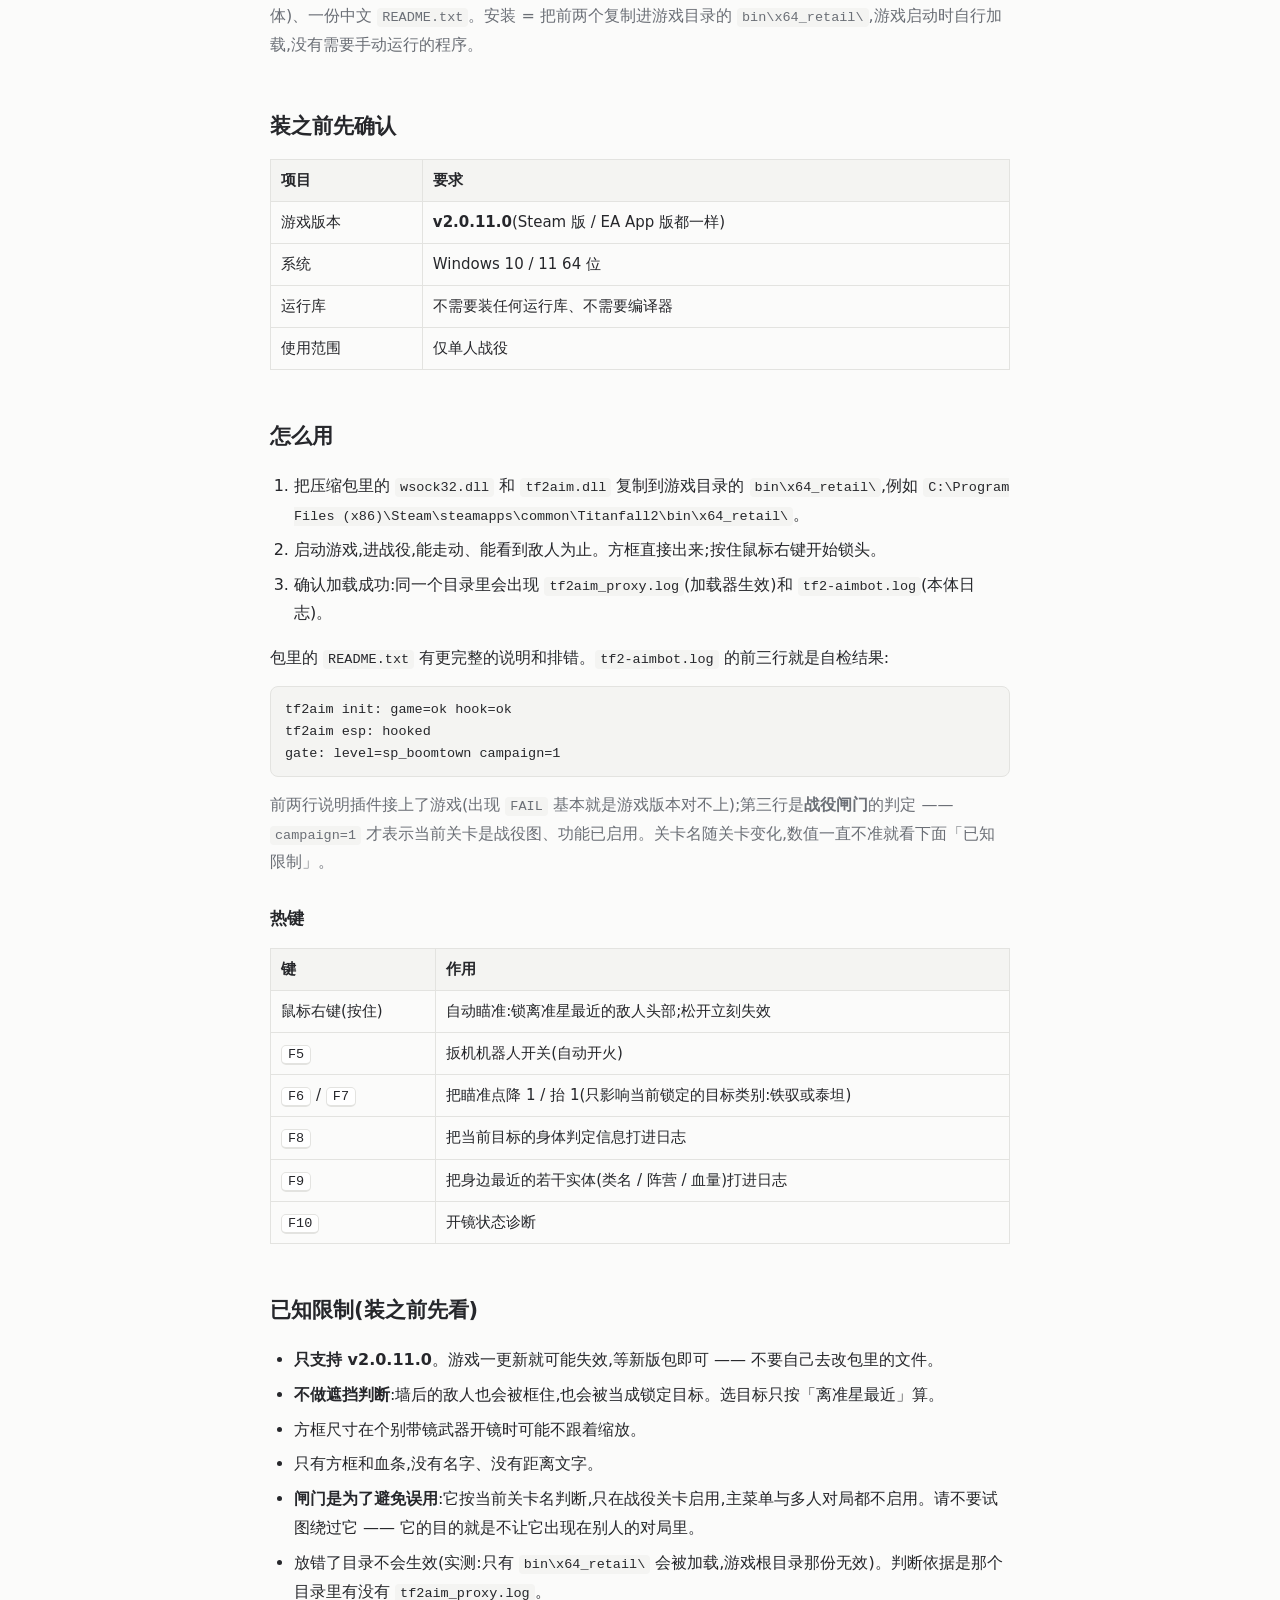
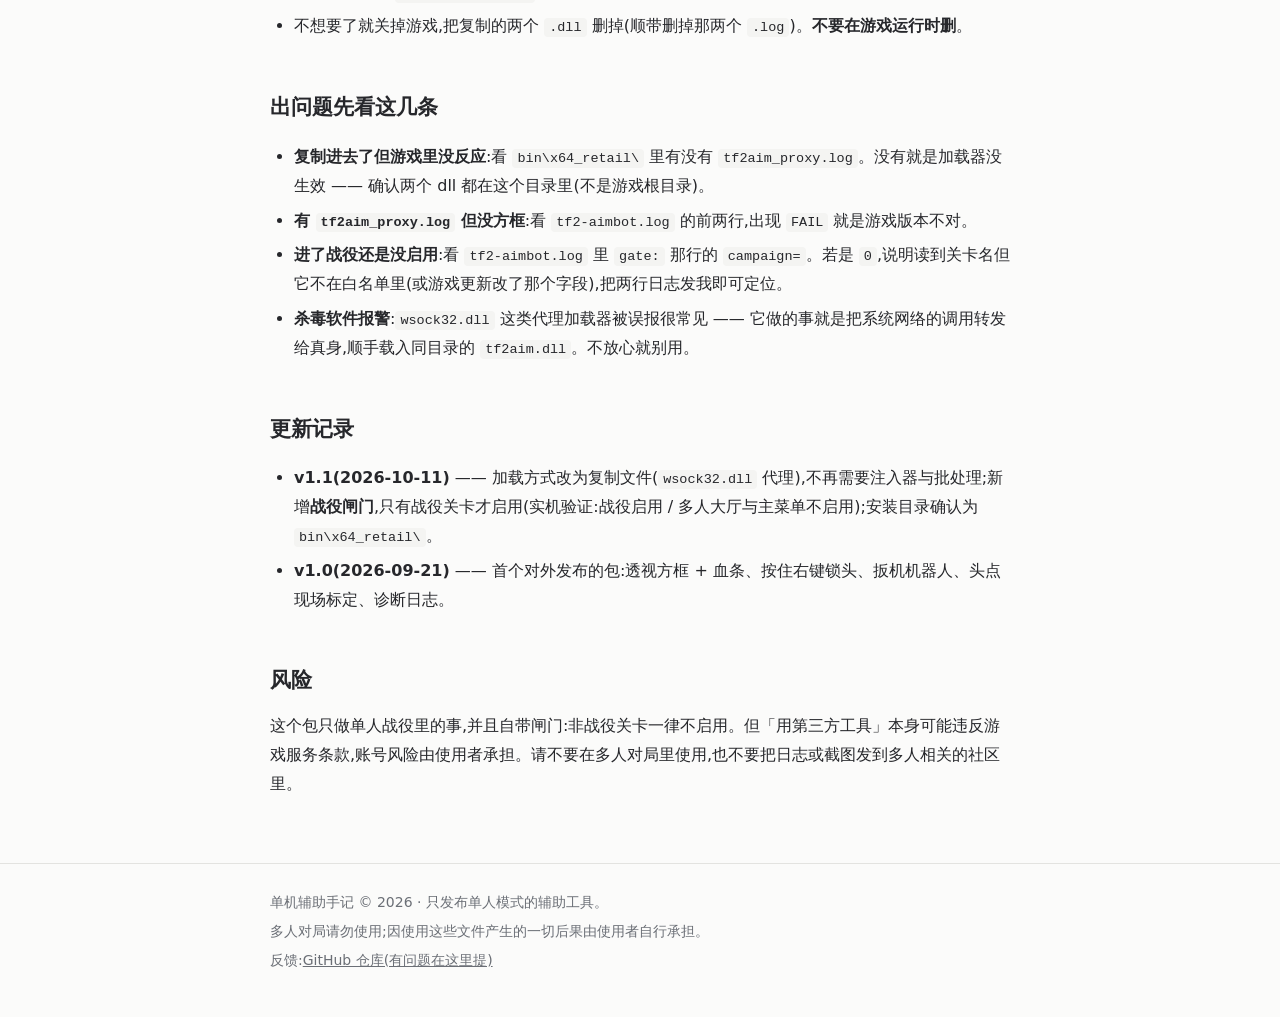
==== commit 9b800db7: "帖子/包内说明:去掉可被绕过的具体路径(改为不引导绕过的表述);同步 v1.1 附件" ====
--- a/posts/tf2-aimbot.html
+++ b/posts/tf2-aimbot.html
@@ -92,7 +92,7 @@
     <li><strong>不做遮挡判断</strong>:墙后的敌人也会被框住,也会被当成锁定目标。选目标只按「离准星最近」算。</li>
     <li>方框尺寸在个别带镜武器开镜时可能不跟着缩放。</li>
     <li>只有方框和血条,没有名字、没有距离文字。</li>
-    <li><strong>闸门看的是关卡名</strong>:如果有人把自定义地图刻意命名成战役图的名字,闸门会被骗过 —— 那种情况下请自己判断要不要用。另外它在客户端,技术上是可以被人改掉的;这不是安全机制,是「别在别人的对局里生效」的保险。</li>
+    <li><strong>闸门是为了避免误用</strong>:它按当前关卡名判断,只在战役关卡启用,主菜单与多人对局都不启用。请不要试图绕过它 —— 它的目的就是不让它出现在别人的对局里。</li>
     <li>放错了目录不会生效(实测:只有 <code>bin\x64_retail\</code> 会被加载,游戏根目录那份无效)。判断依据是那个目录里有没有 <code>tf2aim_proxy.log</code>。</li>
     <li>不想要了就关掉游戏,把复制的两个 <code>.dll</code> 删掉(顺带删掉那两个 <code>.log</code>)。<strong>不要在游戏运行时删</strong>。</li>
   </ul>
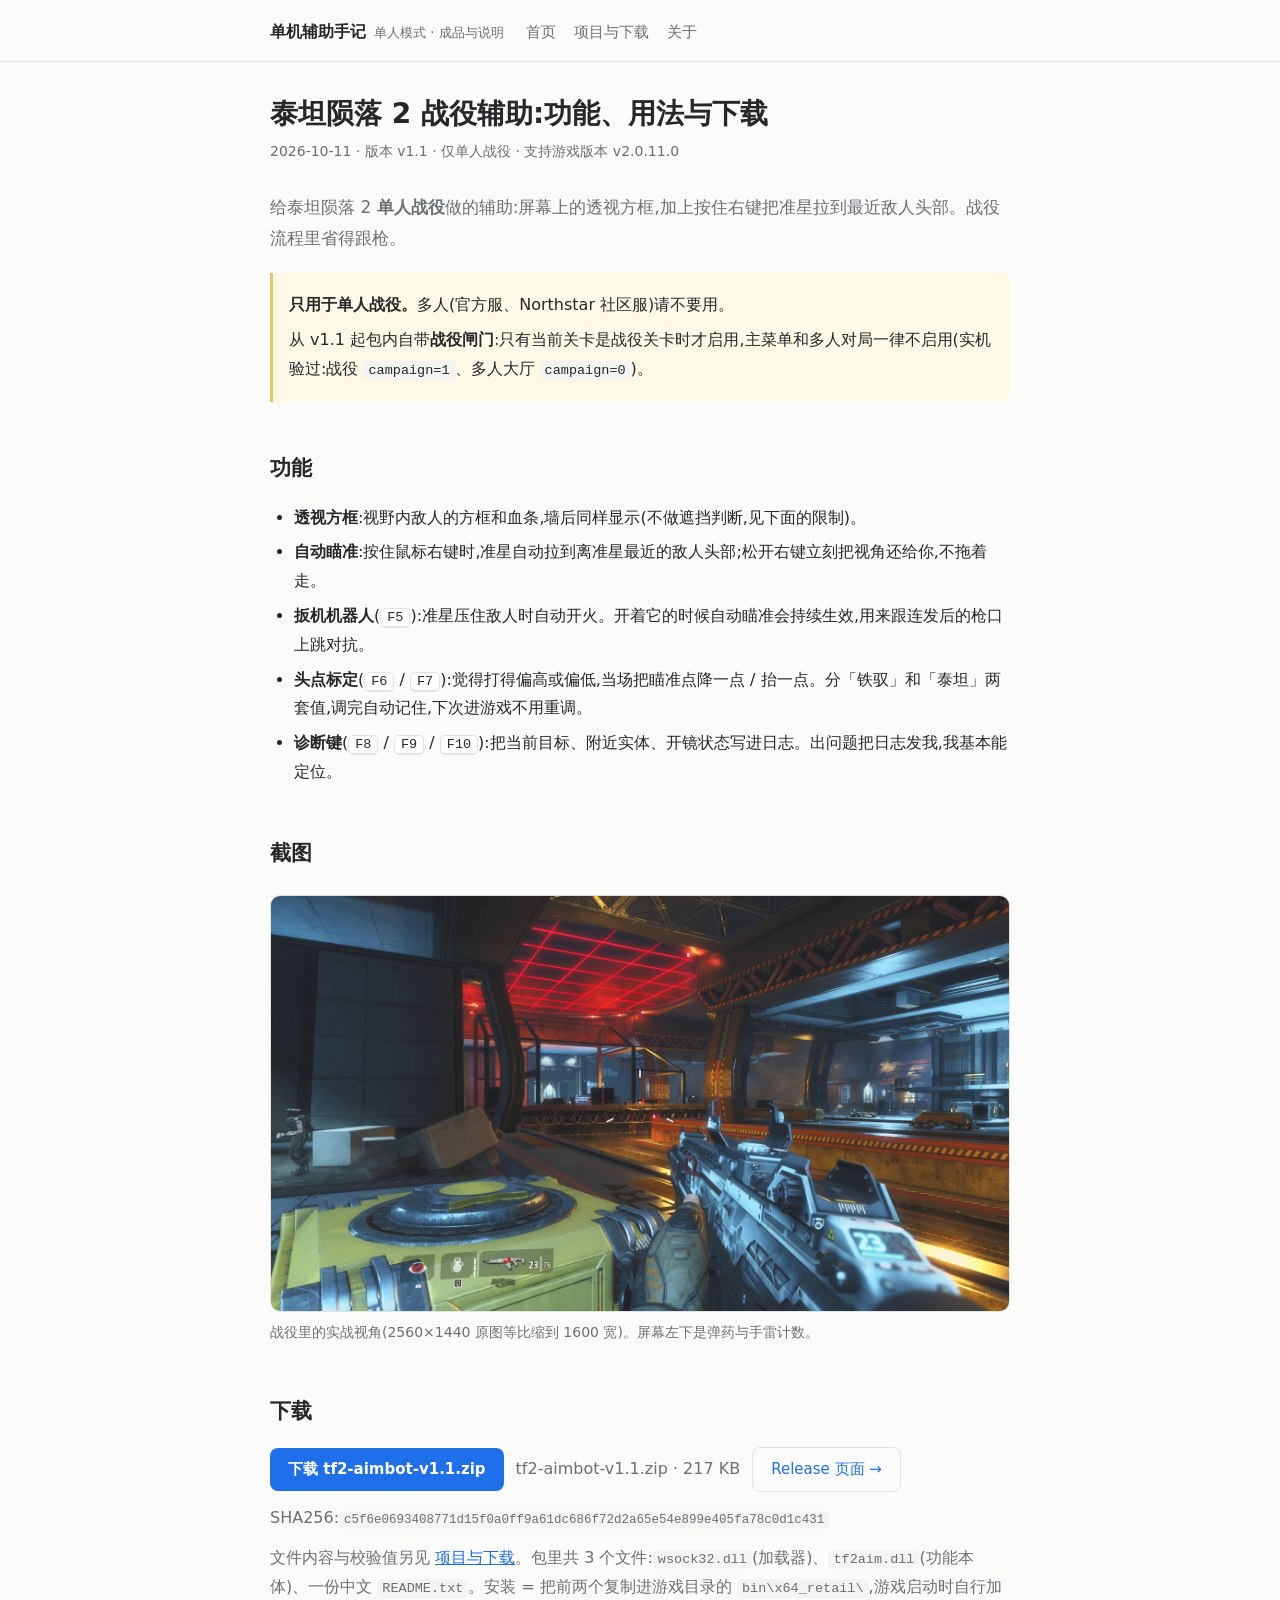
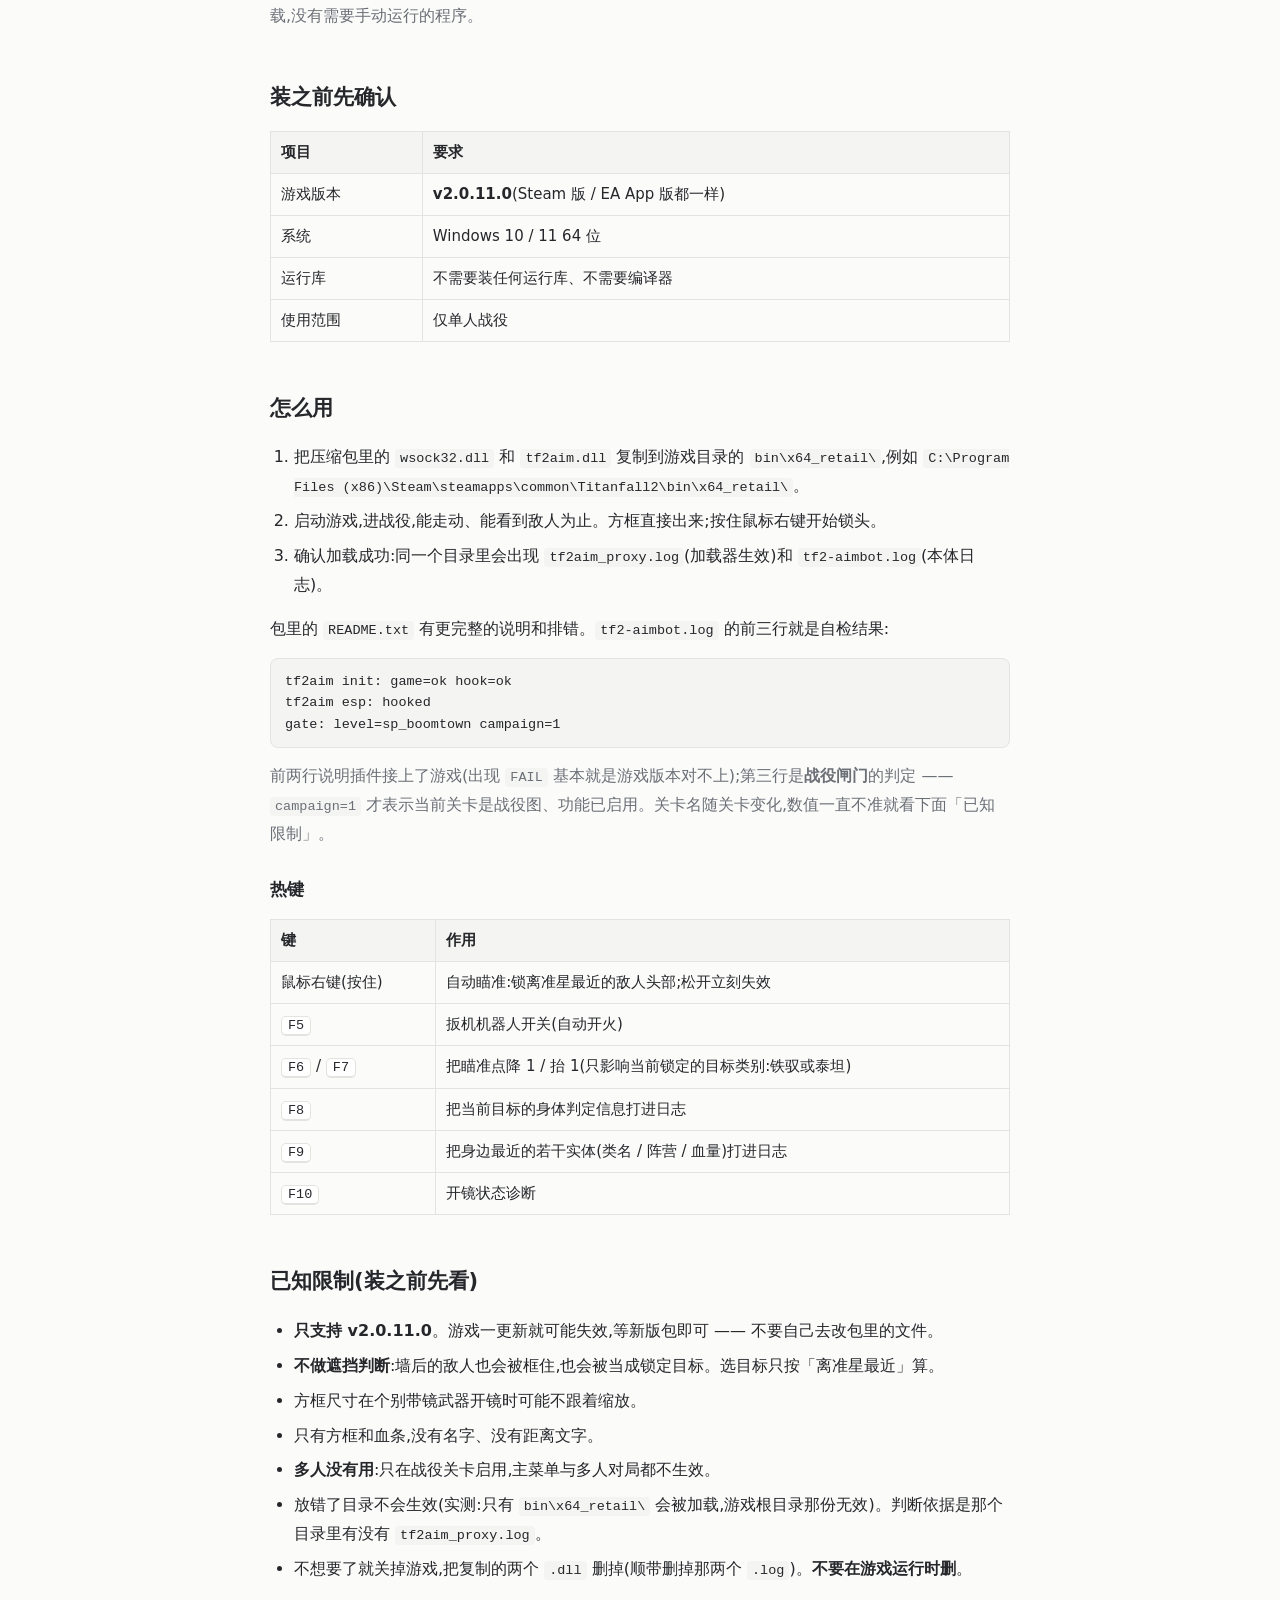
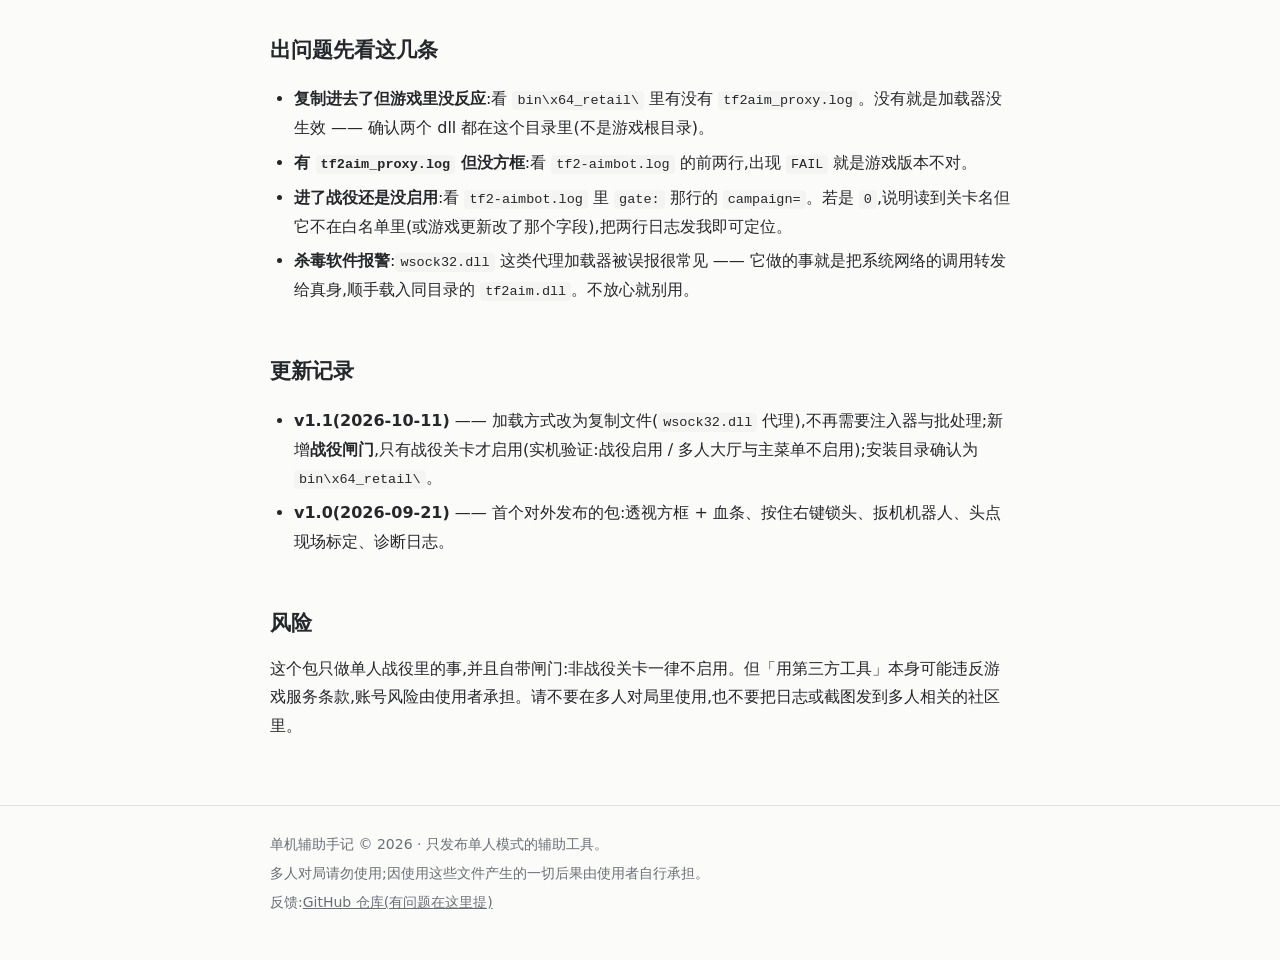
==== commit 56c7b66a: "文字收敛:多人没有用(去掉目的性/引导性表述)" ====
--- a/posts/tf2-aimbot.html
+++ b/posts/tf2-aimbot.html
@@ -29,7 +29,7 @@
 
   <div class="warn">
     <p><strong>只用于单人战役。</strong>多人(官方服、Northstar 社区服)请不要用。</p>
-    <p>从 v1.1 起包内自带<strong>战役闸门</strong>:只有当前关卡是战役关卡时才启用,主菜单和多人对局一律不启用(实机验过:战役 <code>campaign=1</code>、多人大厅 <code>campaign=0</code>)。这是为了不让它在别人的对局里生效,不是给你绕过它的理由。</p>
+    <p>从 v1.1 起包内自带<strong>战役闸门</strong>:只有当前关卡是战役关卡时才启用,主菜单和多人对局一律不启用(实机验过:战役 <code>campaign=1</code>、多人大厅 <code>campaign=0</code>)。</p>
   </div>
 
   <h2>功能</h2>
@@ -92,7 +92,7 @@
     <li><strong>不做遮挡判断</strong>:墙后的敌人也会被框住,也会被当成锁定目标。选目标只按「离准星最近」算。</li>
     <li>方框尺寸在个别带镜武器开镜时可能不跟着缩放。</li>
     <li>只有方框和血条,没有名字、没有距离文字。</li>
-    <li><strong>闸门是为了避免误用</strong>:它按当前关卡名判断,只在战役关卡启用,主菜单与多人对局都不启用。请不要试图绕过它 —— 它的目的就是不让它出现在别人的对局里。</li>
+    <li><strong>多人没有用</strong>:只在战役关卡启用,主菜单与多人对局都不生效。</li>
     <li>放错了目录不会生效(实测:只有 <code>bin\x64_retail\</code> 会被加载,游戏根目录那份无效)。判断依据是那个目录里有没有 <code>tf2aim_proxy.log</code>。</li>
     <li>不想要了就关掉游戏,把复制的两个 <code>.dll</code> 删掉(顺带删掉那两个 <code>.log</code>)。<strong>不要在游戏运行时删</strong>。</li>
   </ul>
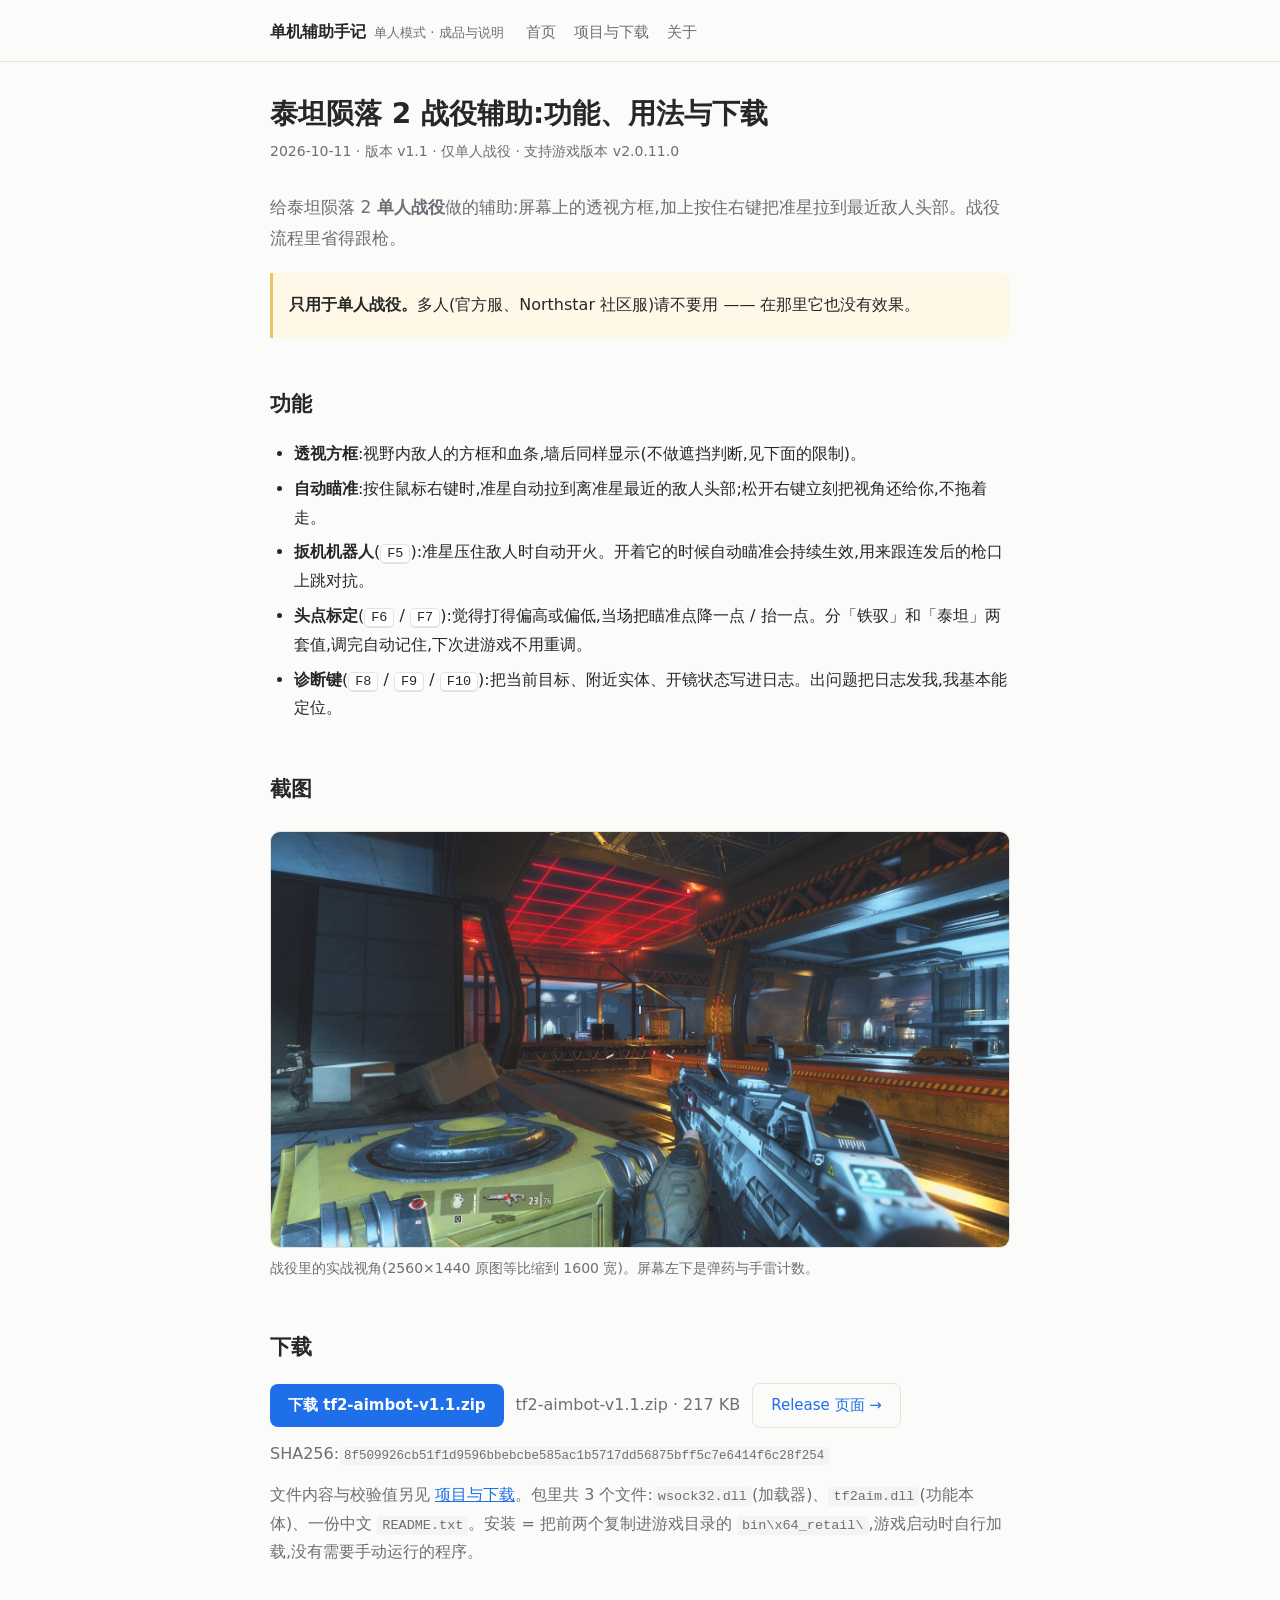
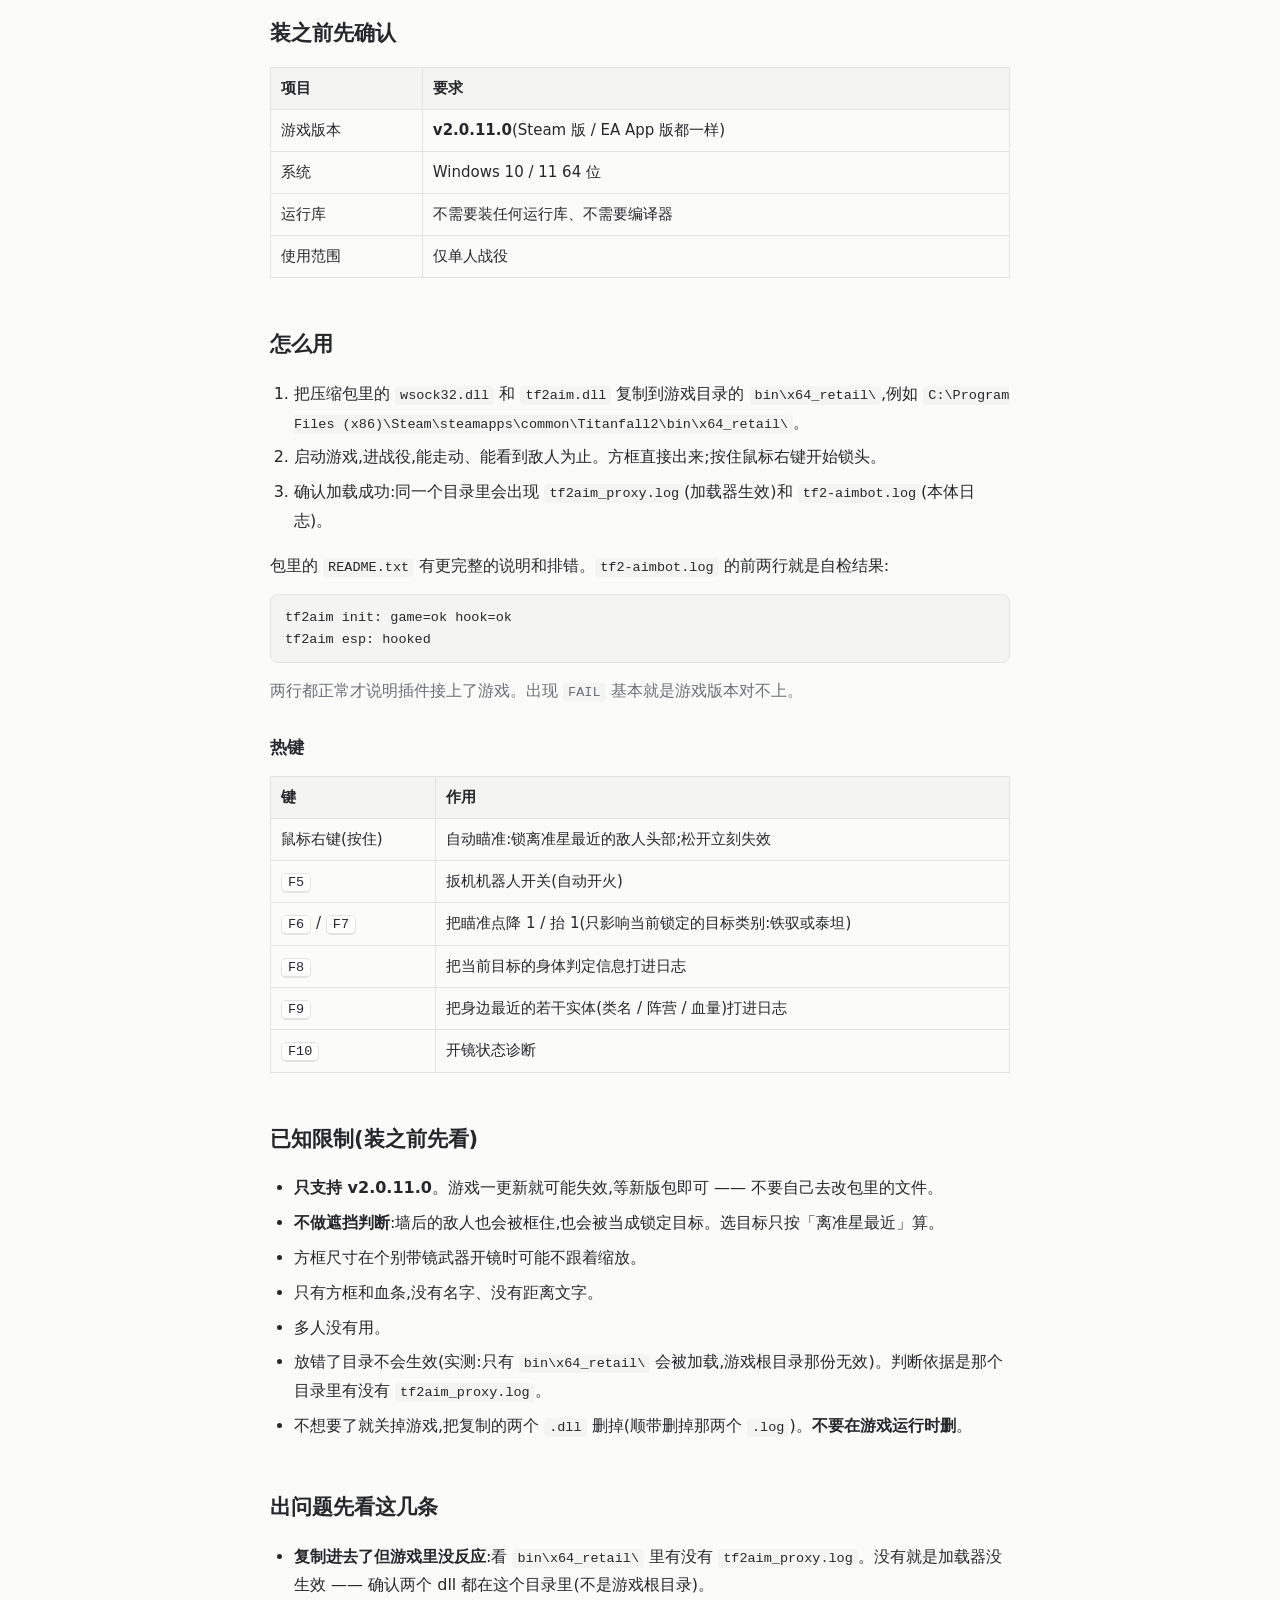
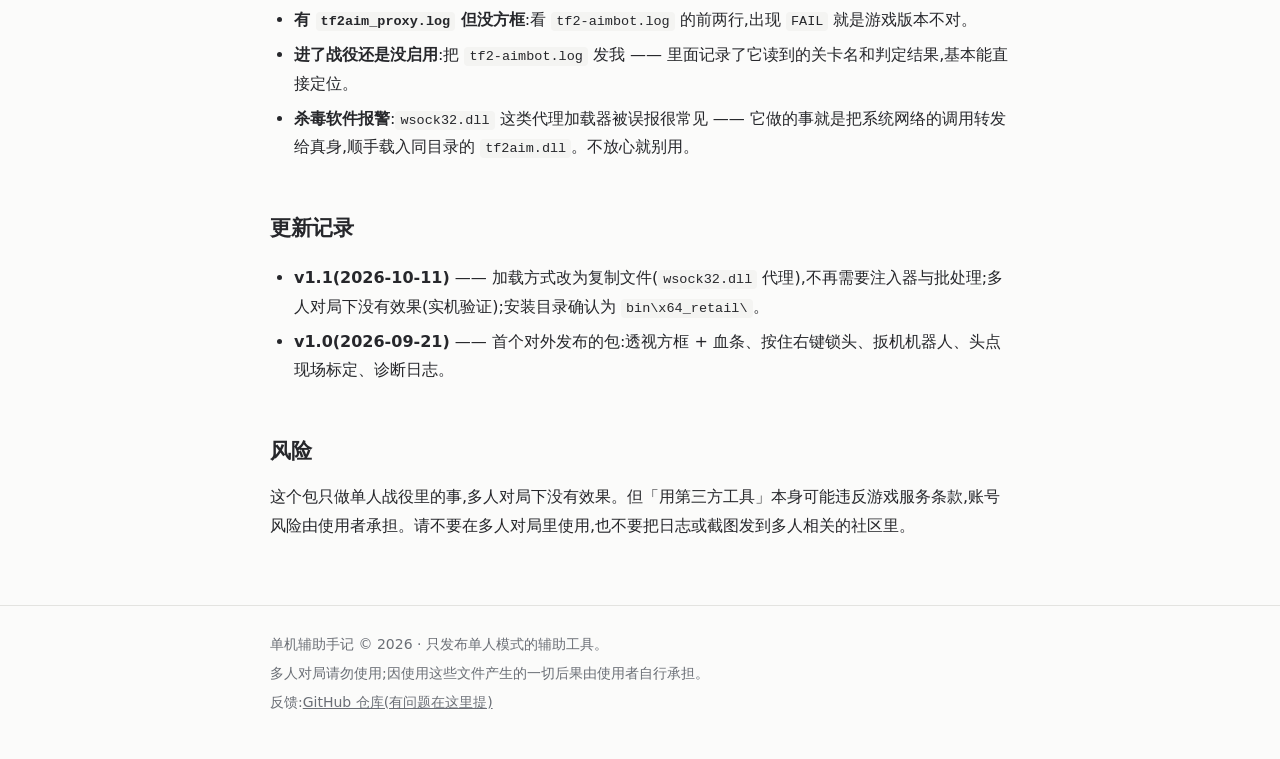
==== commit 5e712c2c: "文字:统一模糊为『多人没有用』,不再出现闸门说法" ====
--- a/posts/tf2-aimbot.html
+++ b/posts/tf2-aimbot.html
@@ -28,8 +28,7 @@
   <p class="lede">给泰坦陨落 2 <strong>单人战役</strong>做的辅助:屏幕上的透视方框,加上按住右键把准星拉到最近敌人头部。战役流程里省得跟枪。</p>
 
   <div class="warn">
-    <p><strong>只用于单人战役。</strong>多人(官方服、Northstar 社区服)请不要用。</p>
-    <p>从 v1.1 起包内自带<strong>战役闸门</strong>:只有当前关卡是战役关卡时才启用,主菜单和多人对局一律不启用(实机验过:战役 <code>campaign=1</code>、多人大厅 <code>campaign=0</code>)。</p>
+    <p><strong>只用于单人战役。</strong>多人(官方服、Northstar 社区服)请不要用 —— 在那里它也没有效果。</p>
   </div>
 
   <h2>功能</h2>
@@ -69,11 +68,10 @@
     <li>启动游戏,进战役,能走动、能看到敌人为止。方框直接出来;按住鼠标右键开始锁头。</li>
     <li>确认加载成功:同一个目录里会出现 <code>tf2aim_proxy.log</code>(加载器生效)和 <code>tf2-aimbot.log</code>(本体日志)。</li>
   </ol>
-  <p>包里的 <code>README.txt</code> 有更完整的说明和排错。<code>tf2-aimbot.log</code> 的前三行就是自检结果:</p>
+  <p>包里的 <code>README.txt</code> 有更完整的说明和排错。<code>tf2-aimbot.log</code> 的前两行就是自检结果:</p>
   <pre><code>tf2aim init: game=ok hook=ok
-tf2aim esp: hooked
-gate: level=sp_boomtown campaign=1</code></pre>
-  <p class="muted">前两行说明插件接上了游戏(出现 <code>FAIL</code> 基本就是游戏版本对不上);第三行是<strong>战役闸门</strong>的判定 —— <code>campaign=1</code> 才表示当前关卡是战役图、功能已启用。关卡名随关卡变化,数值一直不准就看下面「已知限制」。</p>
+tf2aim esp: hooked</code></pre>
+  <p class="muted">两行都正常才说明插件接上了游戏。出现 <code>FAIL</code> 基本就是游戏版本对不上。</p>
 
   <h3>热键</h3>
   <table>
@@ -92,7 +90,7 @@
     <li><strong>不做遮挡判断</strong>:墙后的敌人也会被框住,也会被当成锁定目标。选目标只按「离准星最近」算。</li>
     <li>方框尺寸在个别带镜武器开镜时可能不跟着缩放。</li>
     <li>只有方框和血条,没有名字、没有距离文字。</li>
-    <li><strong>多人没有用</strong>:只在战役关卡启用,主菜单与多人对局都不生效。</li>
+    <li>多人没有用。</li>
     <li>放错了目录不会生效(实测:只有 <code>bin\x64_retail\</code> 会被加载,游戏根目录那份无效)。判断依据是那个目录里有没有 <code>tf2aim_proxy.log</code>。</li>
     <li>不想要了就关掉游戏,把复制的两个 <code>.dll</code> 删掉(顺带删掉那两个 <code>.log</code>)。<strong>不要在游戏运行时删</strong>。</li>
   </ul>
@@ -101,18 +99,18 @@
   <ul>
     <li><strong>复制进去了但游戏里没反应</strong>:看 <code>bin\x64_retail\</code> 里有没有 <code>tf2aim_proxy.log</code>。没有就是加载器没生效 —— 确认两个 dll 都在这个目录里(不是游戏根目录)。</li>
     <li><strong>有 <code>tf2aim_proxy.log</code> 但没方框</strong>:看 <code>tf2-aimbot.log</code> 的前两行,出现 <code>FAIL</code> 就是游戏版本不对。</li>
-    <li><strong>进了战役还是没启用</strong>:看 <code>tf2-aimbot.log</code> 里 <code>gate:</code> 那行的 <code>campaign=</code>。若是 <code>0</code>,说明读到关卡名但它不在白名单里(或游戏更新改了那个字段),把两行日志发我即可定位。</li>
+    <li><strong>进了战役还是没启用</strong>:把 <code>tf2-aimbot.log</code> 发我 —— 里面记录了它读到的关卡名和判定结果,基本能直接定位。</li>
     <li><strong>杀毒软件报警</strong>:<code>wsock32.dll</code> 这类代理加载器被误报很常见 —— 它做的事就是把系统网络的调用转发给真身,顺手载入同目录的 <code>tf2aim.dll</code>。不放心就别用。</li>
   </ul>
 
   <h2>更新记录</h2>
   <ul>
-    <li><strong>v1.1(2026-10-11)</strong> —— 加载方式改为复制文件(<code>wsock32.dll</code> 代理),不再需要注入器与批处理;新增<strong>战役闸门</strong>,只有战役关卡才启用(实机验证:战役启用 / 多人大厅与主菜单不启用);安装目录确认为 <code>bin\x64_retail\</code>。</li>
+    <li><strong>v1.1(2026-10-11)</strong> —— 加载方式改为复制文件(<code>wsock32.dll</code> 代理),不再需要注入器与批处理;多人对局下没有效果(实机验证);安装目录确认为 <code>bin\x64_retail\</code>。</li>
     <li><strong>v1.0(2026-09-21)</strong> —— 首个对外发布的包:透视方框 + 血条、按住右键锁头、扳机机器人、头点现场标定、诊断日志。</li>
   </ul>
 
   <h2>风险</h2>
-  <p>这个包只做单人战役里的事,并且自带闸门:非战役关卡一律不启用。但「用第三方工具」本身可能违反游戏服务条款,账号风险由使用者承担。请不要在多人对局里使用,也不要把日志或截图发到多人相关的社区里。</p>
+  <p>这个包只做单人战役里的事,多人对局下没有效果。但「用第三方工具」本身可能违反游戏服务条款,账号风险由使用者承担。请不要在多人对局里使用,也不要把日志或截图发到多人相关的社区里。</p>
 
 </main>
 
